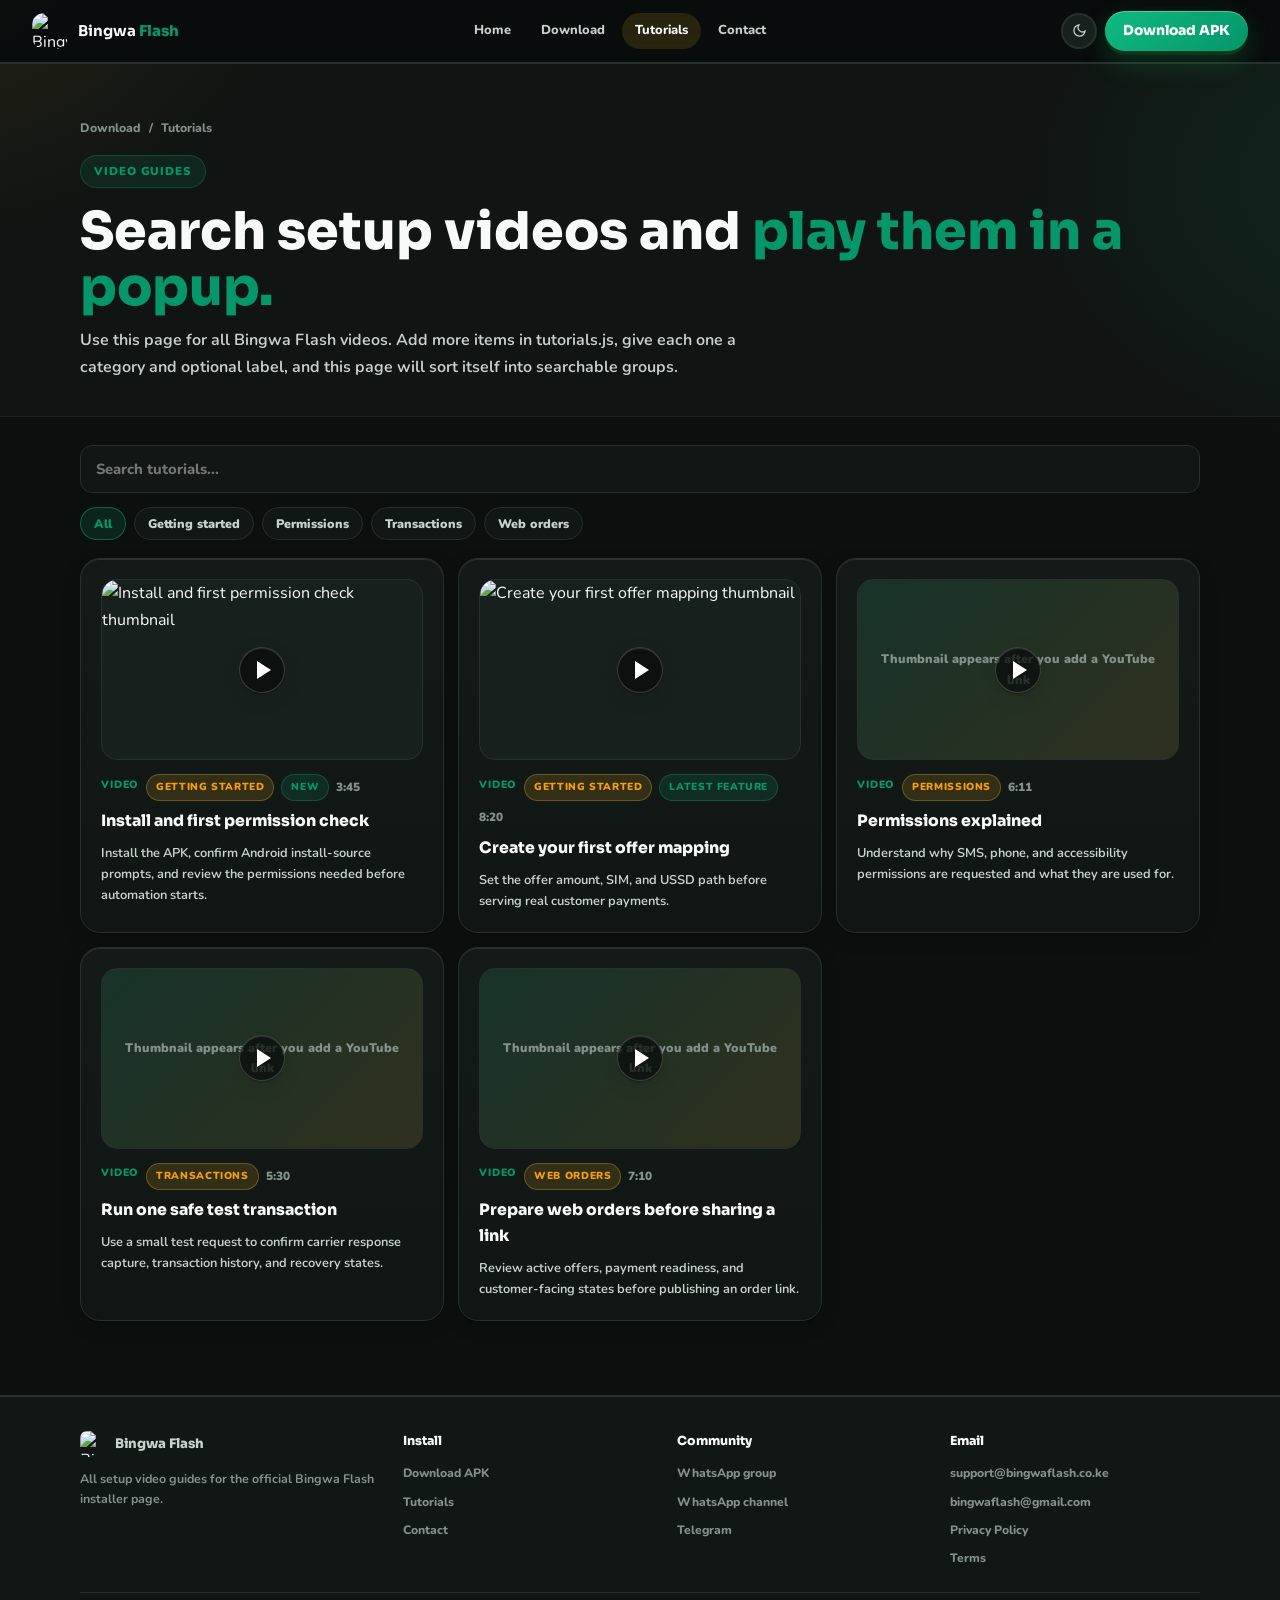
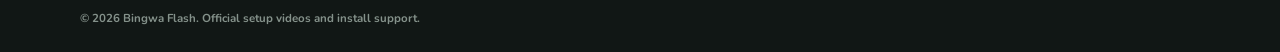
==== tutorials/index.html @ 957062f3 "Add searchable tutorial video library" ====
<!DOCTYPE html>
<html lang="en" data-theme="dark">
<head>
  <script>
    (function () {
      var theme = localStorage.getItem("bf-theme") || "dark";
      document.documentElement.setAttribute("data-theme", theme);
    })();
  </script>
  <meta charset="UTF-8">
  <meta name="viewport" content="width=device-width,initial-scale=1">
  <title>Bingwa Flash Tutorials | Video Guides</title>
  <meta name="description" content="Search Bingwa Flash setup, permissions, transactions and web order tutorial videos.">
  <meta name="robots" content="noindex,nofollow,noarchive,nosnippet,noimageindex">
  <meta name="googlebot" content="noindex,nofollow,noarchive,nosnippet,noimageindex">
  <link rel="canonical" href="https://download.bingwaflash.co.ke/tutorials/">
  <link rel="icon" type="image/png" href="/logo.png">
  <link rel="apple-touch-icon" href="/logo.png">
  <link rel="preconnect" href="https://fonts.googleapis.com">
  <link rel="preconnect" href="https://fonts.gstatic.com" crossorigin>
  <link href="https://fonts.googleapis.com/css2?family=Nunito:wght@400;500;600;700;800;900&family=Sora:wght@600;700;800&display=swap" rel="stylesheet">
  <style>
    *,*::before,*::after{box-sizing:border-box;margin:0;padding:0}
    :root{
      --y:#FBBF24;--yd:#F59E0B;--g:#10B981;--gd:#059669;--r12:12px;--r16:16px;--r20:20px;--pill:999px;
      --cs:0 2px 0 rgba(0,0,0,.15),0 6px 20px rgba(0,0,0,.12),inset 0 1px 0 rgba(255,255,255,.1);
      --cl:0 6px 0 rgba(0,0,0,.2),0 20px 56px rgba(0,0,0,.2),inset 0 2px 0 rgba(255,255,255,.1);
      --cg:0 4px 0 rgba(18,100,45,.28),0 10px 28px rgba(34,197,94,.22),inset 0 1px 0 rgba(150,255,200,.4);
    }
    [data-theme="dark"]{
      --bg:#0B0F0D;--surface:#111715;--surface2:#18201D;--border:#26302C;--border2:#34423D;
      --text:#F7FAF8;--text2:#C7D2CC;--text3:#84918A;--hbg:rgba(9,13,12,.92);--card-bg:#141A18;--card-end:#101613;
    }
    [data-theme="light"]{
      --bg:#FFF8DB;--surface:#FFFFFF;--surface2:#FFFCF2;--border:#F0D889;--border2:#E9D8A7;
      --text:#18231F;--text2:#3F4A45;--text3:#708078;--hbg:rgba(255,252,242,.94);--card-bg:#FFFFFF;--card-end:#FFF9E8;
    }
    html{scroll-behavior:smooth}
    body{min-height:100vh;background:var(--bg);color:var(--text);font-family:"Nunito",sans-serif;line-height:1.65;overflow-x:hidden;-webkit-font-smoothing:antialiased;transition:background .25s,color .25s}
    body::before{content:"";position:fixed;inset:0;z-index:-1;pointer-events:none;background:radial-gradient(ellipse 620px 480px at -8% -8%,rgba(251,191,36,.10) 0%,transparent 66%),radial-gradient(ellipse 560px 430px at 108% 20%,rgba(16,185,129,.11) 0%,transparent 66%),var(--bg)}
    a{color:inherit}
    .wrap{width:min(1120px,calc(100% - 40px));margin:0 auto}

    header{position:sticky;top:0;z-index:50;height:64px;padding:0 32px;background:var(--hbg);backdrop-filter:blur(18px);-webkit-backdrop-filter:blur(18px);border-bottom:2px solid var(--border);display:flex;align-items:center;justify-content:space-between;gap:20px;transition:background .25s,border-color .25s}
    .logo{display:flex;align-items:center;gap:10px;text-decoration:none;min-width:0}
    .logo img{width:36px;height:36px;border-radius:var(--r12);object-fit:contain}
    .logo-text{font-family:"Sora",sans-serif;font-size:.93rem;font-weight:700;color:var(--text);white-space:nowrap}
    .logo-text b{color:var(--gd);font-weight:800}
    nav{display:flex;align-items:center;gap:4px}
    nav a{font-size:.81rem;font-weight:800;color:var(--text2);text-decoration:none;padding:7px 13px;border-radius:var(--pill);transition:all .15s}
    nav a:hover,nav a.on{background:rgba(251,191,36,.13);color:var(--text)}
    .hdr-r{display:flex;align-items:center;gap:8px}
    .thm{width:36px;height:36px;border-radius:var(--pill);background:var(--surface2);border:2px solid var(--border);color:var(--text2);cursor:pointer;display:flex;align-items:center;justify-content:center;transition:all .15s}
    .thm:hover{border-color:var(--y);color:var(--text)}
    .thm svg{width:15px;height:15px}
    .hdr-cta,.ghost-link{display:inline-flex;align-items:center;justify-content:center;gap:8px;text-decoration:none;border-radius:var(--pill);font-family:"Sora",sans-serif;font-size:.86rem;font-weight:900;transition:transform .15s,box-shadow .15s,border-color .15s}
    .hdr-cta{padding:9px 18px;background:linear-gradient(135deg,var(--g),var(--gd));color:#fff;box-shadow:var(--cg)}
    .ghost-link{padding:11px 16px;background:var(--surface2);border:1.5px solid var(--border);color:var(--text2)}
    .hdr-cta:hover,.ghost-link:hover{transform:translateY(-2px)}

    .hero{padding:54px 0 34px;background:rgba(255,255,255,.025);border-bottom:1px solid rgba(255,255,255,.055)}
    .breadcrumb{display:flex;align-items:center;gap:8px;color:var(--text3);font-size:.77rem;font-weight:800;margin-bottom:17px}
    .breadcrumb a{text-decoration:none;color:var(--text3)}
    .tag{display:inline-flex;align-items:center;gap:8px;border-radius:var(--pill);padding:6px 13px;background:rgba(16,185,129,.11);border:1.5px solid rgba(16,185,129,.24);color:var(--gd);font-size:.72rem;font-weight:900;letter-spacing:.08em;text-transform:uppercase}
    h1{font-family:"Sora",sans-serif;font-size:clamp(2rem,4.4vw,3.25rem);font-weight:900;line-height:1.08;letter-spacing:0;color:var(--text);margin:16px 0 10px}
    h1 em{font-style:normal;color:var(--gd)}
    .hero p{max-width:690px;color:var(--text2);font-size:1rem;line-height:1.74;font-weight:650}

    .library{padding:28px 0 74px}
    .tools{display:grid;gap:14px;margin-bottom:18px}
    .search{width:100%;border:1.5px solid var(--border);border-radius:var(--r12);background:var(--surface);color:var(--text);padding:13px 15px;font:800 .92rem "Nunito",sans-serif;outline:none}
    .search:focus{border-color:rgba(16,185,129,.45);box-shadow:0 0 0 4px rgba(16,185,129,.12)}
    .category-tabs{display:flex;flex-wrap:wrap;gap:8px}
    .category-tab{appearance:none;border:1.5px solid var(--border);background:var(--surface);color:var(--text2);cursor:pointer;border-radius:var(--pill);padding:7px 13px;font-family:"Nunito",sans-serif;font-size:.78rem;font-weight:900;transition:background .15s,border-color .15s,color .15s,transform .15s}
    .category-tab:hover{transform:translateY(-1px);border-color:rgba(16,185,129,.34);color:var(--text)}
    .category-tab.on{background:rgba(16,185,129,.13);border-color:rgba(16,185,129,.42);color:var(--gd)}
    .tutorial-grid{display:grid;grid-template-columns:repeat(3,1fr);gap:14px}
    .tutorial-card{background:linear-gradient(180deg,var(--card-bg),var(--card-end));border:1.5px solid var(--border);border-radius:var(--r20);padding:20px;box-shadow:var(--cs);cursor:pointer;text-align:left;transition:transform .18s,border-color .18s,background .25s}
    .tutorial-card:hover{transform:translateY(-3px);border-color:rgba(16,185,129,.38)}
    .tutorial-card:focus-visible{outline:3px solid rgba(16,185,129,.45);outline-offset:3px}
    .tutorial-card small{display:block;margin-bottom:7px;color:var(--gd);font-size:.66rem;font-weight:900;letter-spacing:.08em;text-transform:uppercase}
    .tutorial-card h2{font-family:"Sora",sans-serif;font-size:.98rem;font-weight:900;color:var(--text);margin-bottom:8px}
    .tutorial-card p{color:var(--text2);font-size:.8rem;line-height:1.65;font-weight:650;margin-bottom:0}
    .video-thumb{position:relative;aspect-ratio:16/9;border-radius:var(--r16);overflow:hidden;background:var(--surface2);border:1.5px solid var(--border);margin-bottom:14px}
    .video-thumb img{width:100%;height:100%;object-fit:cover;display:block;filter:saturate(.92)}
    .video-placeholder{height:100%;display:grid;place-items:center;text-align:center;padding:16px;color:var(--text3);font-size:.78rem;font-weight:900;background:linear-gradient(135deg,rgba(16,185,129,.12),rgba(251,191,36,.10))}
    .play-mark{position:absolute;left:50%;top:50%;transform:translate(-50%,-50%);width:46px;height:46px;border-radius:var(--pill);display:grid;place-items:center;background:rgba(9,13,12,.74);border:1.5px solid rgba(255,255,255,.18);color:#fff;box-shadow:var(--cs)}
    .play-mark::before{content:"";display:block;width:0;height:0;border-top:9px solid transparent;border-bottom:9px solid transparent;border-left:14px solid currentColor;margin-left:3px}
    .tutorial-meta{display:flex;align-items:center;flex-wrap:wrap;gap:7px;margin-bottom:8px}
    .tutorial-chip,.tutorial-label{border-radius:var(--pill);padding:4px 9px;font-size:.64rem;font-weight:900;text-transform:uppercase;letter-spacing:.06em}
    .tutorial-chip{background:rgba(251,191,36,.14);border:1px solid rgba(251,191,36,.28);color:var(--yd)}
    .tutorial-label{background:rgba(16,185,129,.13);border:1px solid rgba(16,185,129,.27);color:var(--gd)}
    .tutorial-duration{color:var(--text3);font-size:.74rem;font-weight:900}
    .empty-state{background:var(--surface);border:1.5px solid var(--border);border-radius:var(--r16);padding:22px;color:var(--text2);font-weight:800;text-align:center}
    .empty-state[hidden]{display:none}

    .video-modal{position:fixed;inset:0;z-index:100;display:grid;place-items:center;padding:20px;background:rgba(0,0,0,.72)}
    .video-modal[hidden]{display:none}
    body.modal-open{overflow:hidden}
    .modal-dialog{width:min(920px,100%);background:var(--surface);border:1.5px solid var(--border);border-radius:var(--r20);box-shadow:var(--cl);overflow:hidden}
    .modal-head{display:flex;align-items:center;justify-content:space-between;gap:16px;padding:14px 18px;border-bottom:1.5px solid var(--border)}
    .modal-head h2{margin:0;font-size:.98rem;font-family:"Sora",sans-serif}
    .modal-close{width:34px;height:34px;border-radius:var(--pill);border:1.5px solid var(--border);background:var(--surface2);color:var(--text2);cursor:pointer;font-size:1.25rem;line-height:1}
    .modal-frame{aspect-ratio:16/9;background:#000}
    .modal-frame iframe{width:100%;height:100%;border:0;display:block}
    .modal-empty{min-height:260px;display:grid;place-items:center;text-align:center;padding:28px;color:var(--text2);font-weight:800;background:var(--surface2)}

    footer{background:var(--surface);border-top:2px solid var(--border);padding:34px 32px 24px;transition:background .25s,border-color .25s}
    .ft-in{max-width:1120px;margin:0 auto;display:grid;grid-template-columns:1.2fr repeat(3,1fr);gap:24px;align-items:start}
    .ft-logo{display:flex;align-items:center;gap:9px;text-decoration:none;color:inherit}
    .ft-logo img{width:26px;height:26px;border-radius:7px;object-fit:contain}
    .ft-name{font-family:"Sora",sans-serif;font-size:.82rem;font-weight:800;color:var(--text2)}
    .ft-about{display:grid;gap:12px}
    .ft-about p{max-width:320px;color:var(--text3);font-size:.78rem;font-weight:700;line-height:1.65}
    .ft-col{display:grid;gap:9px}
    .ft-col h2{font-family:"Sora",sans-serif;font-size:.78rem;font-weight:900;color:var(--text);margin-bottom:3px}
    .ft-links{display:grid;gap:8px}
    .ft-links a,.ft-links span{font-size:.76rem;font-weight:800;color:var(--text3);text-decoration:none;transition:color .15s}
    .ft-links a:hover{color:var(--text2)}
    .ft-copy{max-width:1120px;margin:24px auto 0;padding-top:16px;border-top:1.5px solid var(--border);font-size:.72rem;color:var(--text3);font-weight:700}
    .reveal{opacity:0;transform:translateY(16px);transition:opacity .5s ease,transform .5s ease}
    .reveal.on{opacity:1;transform:none}

    @media(max-width:900px){.tutorial-grid{grid-template-columns:repeat(2,1fr)}}
    @media(max-width:740px){
      header{height:60px;padding:0 16px}nav{display:none}.logo-text{font-size:.88rem}.hdr-cta{padding:8px 13px;font-size:.78rem}
      .wrap{width:min(100% - 32px,1120px)}.hero{padding:40px 0 30px}.library{padding-bottom:54px}
      .tutorial-grid{grid-template-columns:1fr}.ft-in{grid-template-columns:1fr;text-align:left}.ft-copy{text-align:left}
    }
  </style>
</head>
<body>
  <header>
    <a class="logo" href="/" aria-label="Bingwa Flash download home">
      <img src="/logo.png" alt="Bingwa Flash">
      <span class="logo-text">Bingwa <b>Flash</b></span>
    </a>
    <nav aria-label="Site navigation">
      <a href="https://bingwaflash.co.ke/">Home</a>
      <a href="/">Download</a>
      <a class="on" href="/tutorials/">Tutorials</a>
      <a href="/#contacts">Contact</a>
    </nav>
    <div class="hdr-r">
      <button class="thm" onclick="toggleTheme()" type="button" title="Toggle theme" aria-label="Toggle dark/light mode">
        <svg id="ico-moon" viewBox="0 0 24 24" fill="none" stroke="currentColor" stroke-width="2" stroke-linecap="round"><path d="M21 12.79A9 9 0 1111.21 3 7 7 0 0021 12.79z"/></svg>
        <svg id="ico-sun" viewBox="0 0 24 24" fill="none" stroke="currentColor" stroke-width="2" stroke-linecap="round" style="display:none"><circle cx="12" cy="12" r="5"/><line x1="12" y1="1" x2="12" y2="3"/><line x1="12" y1="21" x2="12" y2="23"/><line x1="4.22" y1="4.22" x2="5.64" y2="5.64"/><line x1="18.36" y1="18.36" x2="19.78" y2="19.78"/><line x1="1" y1="12" x2="3" y2="12"/><line x1="21" y1="12" x2="23" y2="12"/></svg>
      </button>
      <a class="hdr-cta" href="/">Download APK</a>
    </div>
  </header>

  <main>
    <section class="hero">
      <div class="wrap">
        <div class="breadcrumb"><a href="/">Download</a><span>/</span><span>Tutorials</span></div>
        <div class="tag">Video guides</div>
        <h1>Search setup videos and <em>play them in a popup.</em></h1>
        <p>Use this page for all Bingwa Flash videos. Add more items in tutorials.js, give each one a category and optional label, and this page will sort itself into searchable groups.</p>
      </div>
    </section>

    <section class="library">
      <div class="wrap">
        <div class="tools">
          <input class="search" id="tutorialSearch" type="search" placeholder="Search tutorials..." autocomplete="off">
          <div class="category-tabs" id="tutorialTabs" aria-label="Tutorial categories"></div>
        </div>
        <div id="tutorialGrid" class="tutorial-grid" aria-live="polite"></div>
        <div class="empty-state" id="tutorialEmpty" hidden>No tutorials match that search.</div>
        <noscript>
          <div class="empty-state">Enable JavaScript to search and open tutorial videos.</div>
        </noscript>
      </div>
    </section>
  </main>

  <div class="video-modal" id="videoModal" hidden>
    <div class="modal-dialog" role="dialog" aria-modal="true" aria-labelledby="videoModalTitle">
      <div class="modal-head">
        <h2 id="videoModalTitle">Tutorial</h2>
        <button class="modal-close" type="button" data-video-close aria-label="Close video">x</button>
      </div>
      <div class="modal-frame" id="videoModalFrame"></div>
    </div>
  </div>

  <footer>
    <div class="ft-in">
      <div class="ft-about">
        <a class="ft-logo" href="/"><img src="/logo.png" alt="Bingwa Flash"><span class="ft-name">Bingwa Flash</span></a>
        <p>All setup video guides for the official Bingwa Flash installer page.</p>
      </div>
      <div class="ft-col">
        <h2>Install</h2>
        <div class="ft-links">
          <a href="/">Download APK</a>
          <a href="/tutorials/">Tutorials</a>
          <a href="/#contacts">Contact</a>
        </div>
      </div>
      <div class="ft-col">
        <h2>Community</h2>
        <div class="ft-links">
          <a href="https://chat.whatsapp.com/H2YoZHNmiuB6cxWsfOPV1I" target="_blank" rel="noopener">WhatsApp group</a>
          <a href="https://whatsapp.com/channel/0029Vb6r1jRJf05mxTtr3G2x" target="_blank" rel="noopener">WhatsApp channel</a>
          <a href="https://t.me/bingwaflash" target="_blank" rel="noopener">Telegram</a>
        </div>
      </div>
      <div class="ft-col">
        <h2>Email</h2>
        <div class="ft-links">
          <a href="mailto:support@bingwaflash.co.ke">support@bingwaflash.co.ke</a>
          <a href="mailto:bingwaflash@gmail.com">bingwaflash@gmail.com</a>
          <a href="https://bingwaflash.co.ke/privacy.html">Privacy Policy</a>
          <a href="https://bingwaflash.co.ke/terms.html">Terms</a>
        </div>
      </div>
    </div>
    <div class="ft-copy">&copy; 2026 Bingwa Flash. Official setup videos and install support.</div>
  </footer>

  <script src="/tutorials.js"></script>
  <script>
    function syncThemeIcon() {
      var dark = document.documentElement.getAttribute("data-theme") === "dark";
      var moon = document.getElementById("ico-moon");
      var sun = document.getElementById("ico-sun");
      if (moon) moon.style.display = dark ? "block" : "none";
      if (sun) sun.style.display = dark ? "none" : "block";
    }
    window.toggleTheme = function () {
      var next = document.documentElement.getAttribute("data-theme") === "dark" ? "light" : "dark";
      document.documentElement.setAttribute("data-theme", next);
      localStorage.setItem("bf-theme", next);
      syncThemeIcon();
    };
    syncThemeIcon();

    if (window.BingwaTutorials) {
      window.BingwaTutorials.renderLibrary({
        gridId: "tutorialGrid",
        tabsId: "tutorialTabs",
        searchId: "tutorialSearch",
        emptyId: "tutorialEmpty",
        modalId: "videoModal"
      });
    }

    (function () {
      var items = document.querySelectorAll(".reveal");
      function show(item) { item.classList.add("on"); }
      if (!("IntersectionObserver" in window)) {
        items.forEach(show);
        return;
      }
      var observer = new IntersectionObserver(function (entries) {
        entries.forEach(function (entry) {
          if (entry.isIntersecting) {
            show(entry.target);
            observer.unobserve(entry.target);
          }
        });
      }, { threshold: 0.08, rootMargin: "40px" });
      items.forEach(function (item) { observer.observe(item); });
    })();
  </script>
</body>
</html>
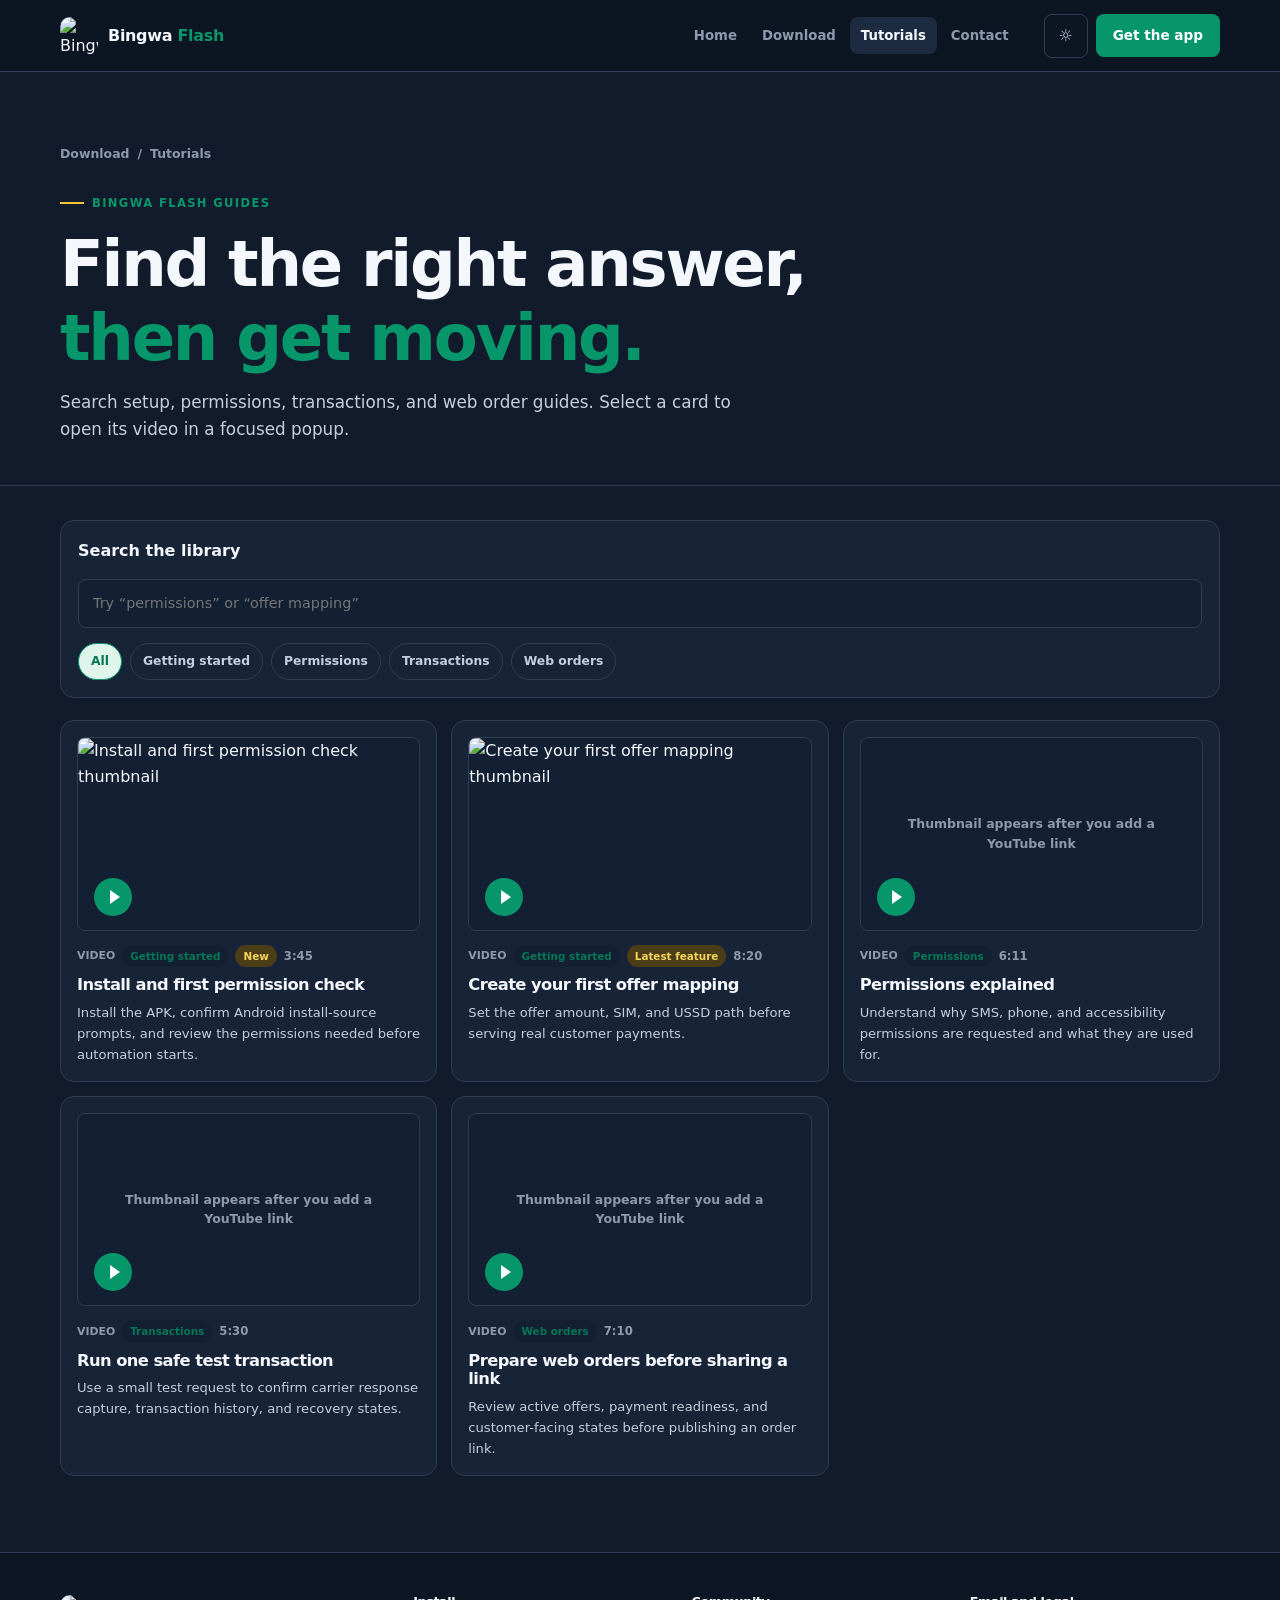
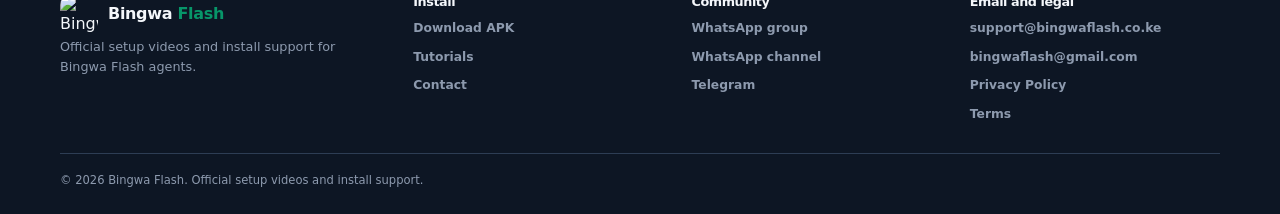
==== commit 2adb10ba: "Redesign official download and tutorial pages" ====
--- a/tutorials/index.html
+++ b/tutorials/index.html
@@ -1,269 +1,82 @@
-<!DOCTYPE html>
+<!doctype html>
 <html lang="en" data-theme="dark">
 <head>
-  <script>
-    (function () {
-      var theme = localStorage.getItem("bf-theme") || "dark";
-      document.documentElement.setAttribute("data-theme", theme);
-    })();
-  </script>
-  <meta charset="UTF-8">
-  <meta name="viewport" content="width=device-width,initial-scale=1">
+  <meta charset="utf-8">
+  <meta name="viewport" content="width=device-width, initial-scale=1">
   <title>Bingwa Flash Tutorials | Video Guides</title>
-  <meta name="description" content="Search Bingwa Flash setup, permissions, transactions and web order tutorial videos.">
+  <meta name="description" content="Search Bingwa Flash setup, permissions, transactions, and web order tutorial videos.">
   <meta name="robots" content="noindex,nofollow,noarchive,nosnippet,noimageindex">
   <meta name="googlebot" content="noindex,nofollow,noarchive,nosnippet,noimageindex">
   <link rel="canonical" href="https://download.bingwaflash.co.ke/tutorials/">
   <link rel="icon" type="image/png" href="/logo.png">
   <link rel="apple-touch-icon" href="/logo.png">
-  <link rel="preconnect" href="https://fonts.googleapis.com">
-  <link rel="preconnect" href="https://fonts.gstatic.com" crossorigin>
-  <link href="https://fonts.googleapis.com/css2?family=Nunito:wght@400;500;600;700;800;900&family=Sora:wght@600;700;800&display=swap" rel="stylesheet">
-  <style>
-    *,*::before,*::after{box-sizing:border-box;margin:0;padding:0}
-    :root{
-      --y:#FBBF24;--yd:#F59E0B;--g:#10B981;--gd:#059669;--r12:12px;--r16:16px;--r20:20px;--pill:999px;
-      --cs:0 2px 0 rgba(0,0,0,.15),0 6px 20px rgba(0,0,0,.12),inset 0 1px 0 rgba(255,255,255,.1);
-      --cl:0 6px 0 rgba(0,0,0,.2),0 20px 56px rgba(0,0,0,.2),inset 0 2px 0 rgba(255,255,255,.1);
-      --cg:0 4px 0 rgba(18,100,45,.28),0 10px 28px rgba(34,197,94,.22),inset 0 1px 0 rgba(150,255,200,.4);
-    }
-    [data-theme="dark"]{
-      --bg:#0B0F0D;--surface:#111715;--surface2:#18201D;--border:#26302C;--border2:#34423D;
-      --text:#F7FAF8;--text2:#C7D2CC;--text3:#84918A;--hbg:rgba(9,13,12,.92);--card-bg:#141A18;--card-end:#101613;
-    }
-    [data-theme="light"]{
-      --bg:#FFF8DB;--surface:#FFFFFF;--surface2:#FFFCF2;--border:#F0D889;--border2:#E9D8A7;
-      --text:#18231F;--text2:#3F4A45;--text3:#708078;--hbg:rgba(255,252,242,.94);--card-bg:#FFFFFF;--card-end:#FFF9E8;
-    }
-    html{scroll-behavior:smooth}
-    body{min-height:100vh;background:var(--bg);color:var(--text);font-family:"Nunito",sans-serif;line-height:1.65;overflow-x:hidden;-webkit-font-smoothing:antialiased;transition:background .25s,color .25s}
-    body::before{content:"";position:fixed;inset:0;z-index:-1;pointer-events:none;background:radial-gradient(ellipse 620px 480px at -8% -8%,rgba(251,191,36,.10) 0%,transparent 66%),radial-gradient(ellipse 560px 430px at 108% 20%,rgba(16,185,129,.11) 0%,transparent 66%),var(--bg)}
-    a{color:inherit}
-    .wrap{width:min(1120px,calc(100% - 40px));margin:0 auto}
-
-    header{position:sticky;top:0;z-index:50;height:64px;padding:0 32px;background:var(--hbg);backdrop-filter:blur(18px);-webkit-backdrop-filter:blur(18px);border-bottom:2px solid var(--border);display:flex;align-items:center;justify-content:space-between;gap:20px;transition:background .25s,border-color .25s}
-    .logo{display:flex;align-items:center;gap:10px;text-decoration:none;min-width:0}
-    .logo img{width:36px;height:36px;border-radius:var(--r12);object-fit:contain}
-    .logo-text{font-family:"Sora",sans-serif;font-size:.93rem;font-weight:700;color:var(--text);white-space:nowrap}
-    .logo-text b{color:var(--gd);font-weight:800}
-    nav{display:flex;align-items:center;gap:4px}
-    nav a{font-size:.81rem;font-weight:800;color:var(--text2);text-decoration:none;padding:7px 13px;border-radius:var(--pill);transition:all .15s}
-    nav a:hover,nav a.on{background:rgba(251,191,36,.13);color:var(--text)}
-    .hdr-r{display:flex;align-items:center;gap:8px}
-    .thm{width:36px;height:36px;border-radius:var(--pill);background:var(--surface2);border:2px solid var(--border);color:var(--text2);cursor:pointer;display:flex;align-items:center;justify-content:center;transition:all .15s}
-    .thm:hover{border-color:var(--y);color:var(--text)}
-    .thm svg{width:15px;height:15px}
-    .hdr-cta,.ghost-link{display:inline-flex;align-items:center;justify-content:center;gap:8px;text-decoration:none;border-radius:var(--pill);font-family:"Sora",sans-serif;font-size:.86rem;font-weight:900;transition:transform .15s,box-shadow .15s,border-color .15s}
-    .hdr-cta{padding:9px 18px;background:linear-gradient(135deg,var(--g),var(--gd));color:#fff;box-shadow:var(--cg)}
-    .ghost-link{padding:11px 16px;background:var(--surface2);border:1.5px solid var(--border);color:var(--text2)}
-    .hdr-cta:hover,.ghost-link:hover{transform:translateY(-2px)}
-
-    .hero{padding:54px 0 34px;background:rgba(255,255,255,.025);border-bottom:1px solid rgba(255,255,255,.055)}
-    .breadcrumb{display:flex;align-items:center;gap:8px;color:var(--text3);font-size:.77rem;font-weight:800;margin-bottom:17px}
-    .breadcrumb a{text-decoration:none;color:var(--text3)}
-    .tag{display:inline-flex;align-items:center;gap:8px;border-radius:var(--pill);padding:6px 13px;background:rgba(16,185,129,.11);border:1.5px solid rgba(16,185,129,.24);color:var(--gd);font-size:.72rem;font-weight:900;letter-spacing:.08em;text-transform:uppercase}
-    h1{font-family:"Sora",sans-serif;font-size:clamp(2rem,4.4vw,3.25rem);font-weight:900;line-height:1.08;letter-spacing:0;color:var(--text);margin:16px 0 10px}
-    h1 em{font-style:normal;color:var(--gd)}
-    .hero p{max-width:690px;color:var(--text2);font-size:1rem;line-height:1.74;font-weight:650}
-
-    .library{padding:28px 0 74px}
-    .tools{display:grid;gap:14px;margin-bottom:18px}
-    .search{width:100%;border:1.5px solid var(--border);border-radius:var(--r12);background:var(--surface);color:var(--text);padding:13px 15px;font:800 .92rem "Nunito",sans-serif;outline:none}
-    .search:focus{border-color:rgba(16,185,129,.45);box-shadow:0 0 0 4px rgba(16,185,129,.12)}
-    .category-tabs{display:flex;flex-wrap:wrap;gap:8px}
-    .category-tab{appearance:none;border:1.5px solid var(--border);background:var(--surface);color:var(--text2);cursor:pointer;border-radius:var(--pill);padding:7px 13px;font-family:"Nunito",sans-serif;font-size:.78rem;font-weight:900;transition:background .15s,border-color .15s,color .15s,transform .15s}
-    .category-tab:hover{transform:translateY(-1px);border-color:rgba(16,185,129,.34);color:var(--text)}
-    .category-tab.on{background:rgba(16,185,129,.13);border-color:rgba(16,185,129,.42);color:var(--gd)}
-    .tutorial-grid{display:grid;grid-template-columns:repeat(3,1fr);gap:14px}
-    .tutorial-card{background:linear-gradient(180deg,var(--card-bg),var(--card-end));border:1.5px solid var(--border);border-radius:var(--r20);padding:20px;box-shadow:var(--cs);cursor:pointer;text-align:left;transition:transform .18s,border-color .18s,background .25s}
-    .tutorial-card:hover{transform:translateY(-3px);border-color:rgba(16,185,129,.38)}
-    .tutorial-card:focus-visible{outline:3px solid rgba(16,185,129,.45);outline-offset:3px}
-    .tutorial-card small{display:block;margin-bottom:7px;color:var(--gd);font-size:.66rem;font-weight:900;letter-spacing:.08em;text-transform:uppercase}
-    .tutorial-card h2{font-family:"Sora",sans-serif;font-size:.98rem;font-weight:900;color:var(--text);margin-bottom:8px}
-    .tutorial-card p{color:var(--text2);font-size:.8rem;line-height:1.65;font-weight:650;margin-bottom:0}
-    .video-thumb{position:relative;aspect-ratio:16/9;border-radius:var(--r16);overflow:hidden;background:var(--surface2);border:1.5px solid var(--border);margin-bottom:14px}
-    .video-thumb img{width:100%;height:100%;object-fit:cover;display:block;filter:saturate(.92)}
-    .video-placeholder{height:100%;display:grid;place-items:center;text-align:center;padding:16px;color:var(--text3);font-size:.78rem;font-weight:900;background:linear-gradient(135deg,rgba(16,185,129,.12),rgba(251,191,36,.10))}
-    .play-mark{position:absolute;left:50%;top:50%;transform:translate(-50%,-50%);width:46px;height:46px;border-radius:var(--pill);display:grid;place-items:center;background:rgba(9,13,12,.74);border:1.5px solid rgba(255,255,255,.18);color:#fff;box-shadow:var(--cs)}
-    .play-mark::before{content:"";display:block;width:0;height:0;border-top:9px solid transparent;border-bottom:9px solid transparent;border-left:14px solid currentColor;margin-left:3px}
-    .tutorial-meta{display:flex;align-items:center;flex-wrap:wrap;gap:7px;margin-bottom:8px}
-    .tutorial-chip,.tutorial-label{border-radius:var(--pill);padding:4px 9px;font-size:.64rem;font-weight:900;text-transform:uppercase;letter-spacing:.06em}
-    .tutorial-chip{background:rgba(251,191,36,.14);border:1px solid rgba(251,191,36,.28);color:var(--yd)}
-    .tutorial-label{background:rgba(16,185,129,.13);border:1px solid rgba(16,185,129,.27);color:var(--gd)}
-    .tutorial-duration{color:var(--text3);font-size:.74rem;font-weight:900}
-    .empty-state{background:var(--surface);border:1.5px solid var(--border);border-radius:var(--r16);padding:22px;color:var(--text2);font-weight:800;text-align:center}
-    .empty-state[hidden]{display:none}
-
-    .video-modal{position:fixed;inset:0;z-index:100;display:grid;place-items:center;padding:20px;background:rgba(0,0,0,.72)}
-    .video-modal[hidden]{display:none}
-    body.modal-open{overflow:hidden}
-    .modal-dialog{width:min(920px,100%);background:var(--surface);border:1.5px solid var(--border);border-radius:var(--r20);box-shadow:var(--cl);overflow:hidden}
-    .modal-head{display:flex;align-items:center;justify-content:space-between;gap:16px;padding:14px 18px;border-bottom:1.5px solid var(--border)}
-    .modal-head h2{margin:0;font-size:.98rem;font-family:"Sora",sans-serif}
-    .modal-close{width:34px;height:34px;border-radius:var(--pill);border:1.5px solid var(--border);background:var(--surface2);color:var(--text2);cursor:pointer;font-size:1.25rem;line-height:1}
-    .modal-frame{aspect-ratio:16/9;background:#000}
-    .modal-frame iframe{width:100%;height:100%;border:0;display:block}
-    .modal-empty{min-height:260px;display:grid;place-items:center;text-align:center;padding:28px;color:var(--text2);font-weight:800;background:var(--surface2)}
-
-    footer{background:var(--surface);border-top:2px solid var(--border);padding:34px 32px 24px;transition:background .25s,border-color .25s}
-    .ft-in{max-width:1120px;margin:0 auto;display:grid;grid-template-columns:1.2fr repeat(3,1fr);gap:24px;align-items:start}
-    .ft-logo{display:flex;align-items:center;gap:9px;text-decoration:none;color:inherit}
-    .ft-logo img{width:26px;height:26px;border-radius:7px;object-fit:contain}
-    .ft-name{font-family:"Sora",sans-serif;font-size:.82rem;font-weight:800;color:var(--text2)}
-    .ft-about{display:grid;gap:12px}
-    .ft-about p{max-width:320px;color:var(--text3);font-size:.78rem;font-weight:700;line-height:1.65}
-    .ft-col{display:grid;gap:9px}
-    .ft-col h2{font-family:"Sora",sans-serif;font-size:.78rem;font-weight:900;color:var(--text);margin-bottom:3px}
-    .ft-links{display:grid;gap:8px}
-    .ft-links a,.ft-links span{font-size:.76rem;font-weight:800;color:var(--text3);text-decoration:none;transition:color .15s}
-    .ft-links a:hover{color:var(--text2)}
-    .ft-copy{max-width:1120px;margin:24px auto 0;padding-top:16px;border-top:1.5px solid var(--border);font-size:.72rem;color:var(--text3);font-weight:700}
-    .reveal{opacity:0;transform:translateY(16px);transition:opacity .5s ease,transform .5s ease}
-    .reveal.on{opacity:1;transform:none}
-
-    @media(max-width:900px){.tutorial-grid{grid-template-columns:repeat(2,1fr)}}
-    @media(max-width:740px){
-      header{height:60px;padding:0 16px}nav{display:none}.logo-text{font-size:.88rem}.hdr-cta{padding:8px 13px;font-size:.78rem}
-      .wrap{width:min(100% - 32px,1120px)}.hero{padding:40px 0 30px}.library{padding-bottom:54px}
-      .tutorial-grid{grid-template-columns:1fr}.ft-in{grid-template-columns:1fr;text-align:left}.ft-copy{text-align:left}
-    }
-  </style>
+  <link rel="stylesheet" href="/styles.css?v=20260830">
+  <script src="/theme.js?v=20260830"></script>
 </head>
 <body>
-  <header>
-    <a class="logo" href="/" aria-label="Bingwa Flash download home">
-      <img src="/logo.png" alt="Bingwa Flash">
-      <span class="logo-text">Bingwa <b>Flash</b></span>
+  <header class="site-header">
+    <a class="brand" href="https://bingwaflash.co.ke/" aria-label="Bingwa Flash home">
+      <img src="/logo.png" alt="Bingwa Flash logo">
+      <span class="brand-name">Bingwa <b>Flash</b></span>
     </a>
-    <nav aria-label="Site navigation">
+    <nav class="site-nav" id="siteNav" aria-label="Site navigation">
       <a href="https://bingwaflash.co.ke/">Home</a>
       <a href="/">Download</a>
-      <a class="on" href="/tutorials/">Tutorials</a>
+      <a href="/tutorials/" aria-current="page">Tutorials</a>
       <a href="/#contacts">Contact</a>
     </nav>
-    <div class="hdr-r">
-      <button class="thm" onclick="toggleTheme()" type="button" title="Toggle theme" aria-label="Toggle dark/light mode">
-        <svg id="ico-moon" viewBox="0 0 24 24" fill="none" stroke="currentColor" stroke-width="2" stroke-linecap="round"><path d="M21 12.79A9 9 0 1111.21 3 7 7 0 0021 12.79z"/></svg>
-        <svg id="ico-sun" viewBox="0 0 24 24" fill="none" stroke="currentColor" stroke-width="2" stroke-linecap="round" style="display:none"><circle cx="12" cy="12" r="5"/><line x1="12" y1="1" x2="12" y2="3"/><line x1="12" y1="21" x2="12" y2="23"/><line x1="4.22" y1="4.22" x2="5.64" y2="5.64"/><line x1="18.36" y1="18.36" x2="19.78" y2="19.78"/><line x1="1" y1="12" x2="3" y2="12"/><line x1="21" y1="12" x2="23" y2="12"/></svg>
-      </button>
-      <a class="hdr-cta" href="/">Download APK</a>
+    <div class="header-actions">
+      <button class="theme-toggle" type="button" data-theme-toggle aria-label="Switch theme"><span data-theme-icon aria-hidden="true">☼</span></button>
+      <button class="menu-toggle" type="button" data-menu-toggle aria-controls="siteNav" aria-expanded="false" aria-label="Open navigation">☰</button>
+      <a class="header-cta" href="/">Get the app</a>
     </div>
   </header>
 
   <main>
-    <section class="hero">
+    <section class="page-intro">
       <div class="wrap">
         <div class="breadcrumb"><a href="/">Download</a><span>/</span><span>Tutorials</span></div>
-        <div class="tag">Video guides</div>
-        <h1>Search setup videos and <em>play them in a popup.</em></h1>
-        <p>Use this page for all Bingwa Flash videos. Add more items in tutorials.js, give each one a category and optional label, and this page will sort itself into searchable groups.</p>
+        <div class="eyebrow">Bingwa Flash guides</div>
+        <h1>Find the right answer, <em>then get moving.</em></h1>
+        <p class="lede">Search setup, permissions, transactions, and web order guides. Select a card to open its video in a focused popup.</p>
       </div>
     </section>
 
     <section class="library">
       <div class="wrap">
-        <div class="tools">
-          <input class="search" id="tutorialSearch" type="search" placeholder="Search tutorials..." autocomplete="off">
+        <div class="search-panel">
+          <label for="tutorialSearch"><strong>Search the library</strong></label>
+          <input class="search" id="tutorialSearch" type="search" placeholder="Try “permissions” or “offer mapping”" autocomplete="off">
           <div class="category-tabs" id="tutorialTabs" aria-label="Tutorial categories"></div>
         </div>
         <div id="tutorialGrid" class="tutorial-grid" aria-live="polite"></div>
-        <div class="empty-state" id="tutorialEmpty" hidden>No tutorials match that search.</div>
-        <noscript>
-          <div class="empty-state">Enable JavaScript to search and open tutorial videos.</div>
-        </noscript>
+        <div class="empty-state" id="tutorialEmpty" hidden>No tutorials match that search. Try another phrase or category.</div>
+        <noscript><div class="empty-state">Enable JavaScript to search and open tutorial videos.</div></noscript>
       </div>
     </section>
   </main>
 
   <div class="video-modal" id="videoModal" hidden>
     <div class="modal-dialog" role="dialog" aria-modal="true" aria-labelledby="videoModalTitle">
-      <div class="modal-head">
-        <h2 id="videoModalTitle">Tutorial</h2>
-        <button class="modal-close" type="button" data-video-close aria-label="Close video">x</button>
-      </div>
+      <div class="modal-head"><h2 id="videoModalTitle">Tutorial</h2><button class="modal-close" type="button" data-video-close aria-label="Close video">×</button></div>
       <div class="modal-frame" id="videoModalFrame"></div>
     </div>
   </div>
 
   <footer>
-    <div class="ft-in">
-      <div class="ft-about">
-        <a class="ft-logo" href="/"><img src="/logo.png" alt="Bingwa Flash"><span class="ft-name">Bingwa Flash</span></a>
-        <p>All setup video guides for the official Bingwa Flash installer page.</p>
-      </div>
-      <div class="ft-col">
-        <h2>Install</h2>
-        <div class="ft-links">
-          <a href="/">Download APK</a>
-          <a href="/tutorials/">Tutorials</a>
-          <a href="/#contacts">Contact</a>
-        </div>
-      </div>
-      <div class="ft-col">
-        <h2>Community</h2>
-        <div class="ft-links">
-          <a href="https://chat.whatsapp.com/H2YoZHNmiuB6cxWsfOPV1I" target="_blank" rel="noopener">WhatsApp group</a>
-          <a href="https://whatsapp.com/channel/0029Vb6r1jRJf05mxTtr3G2x" target="_blank" rel="noopener">WhatsApp channel</a>
-          <a href="https://t.me/bingwaflash" target="_blank" rel="noopener">Telegram</a>
-        </div>
-      </div>
-      <div class="ft-col">
-        <h2>Email</h2>
-        <div class="ft-links">
-          <a href="mailto:support@bingwaflash.co.ke">support@bingwaflash.co.ke</a>
-          <a href="mailto:bingwaflash@gmail.com">bingwaflash@gmail.com</a>
-          <a href="https://bingwaflash.co.ke/privacy.html">Privacy Policy</a>
-          <a href="https://bingwaflash.co.ke/terms.html">Terms</a>
-        </div>
-      </div>
+    <div class="wrap footer-grid">
+      <div class="footer-about"><a class="brand" href="https://bingwaflash.co.ke/"><img src="/logo.png" alt="Bingwa Flash logo"><span class="brand-name">Bingwa <b>Flash</b></span></a><p>Official setup videos and install support for Bingwa Flash agents.</p></div>
+      <div class="footer-col"><h2>Install</h2><a href="/">Download APK</a><a href="/tutorials/">Tutorials</a><a href="/#contacts">Contact</a></div>
+      <div class="footer-col"><h2>Community</h2><a href="https://chat.whatsapp.com/H2YoZHNmiuB6cxWsfOPV1I" target="_blank" rel="noopener">WhatsApp group</a><a href="https://whatsapp.com/channel/0029Vb6r1jRJf05mxTtr3G2x" target="_blank" rel="noopener">WhatsApp channel</a><a href="https://t.me/bingwaflash" target="_blank" rel="noopener">Telegram</a></div>
+      <div class="footer-col"><h2>Email and legal</h2><a href="mailto:support@bingwaflash.co.ke">support@bingwaflash.co.ke</a><a href="mailto:bingwaflash@gmail.com">bingwaflash@gmail.com</a><a href="https://bingwaflash.co.ke/privacy.html">Privacy Policy</a><a href="https://bingwaflash.co.ke/terms.html">Terms</a></div>
     </div>
-    <div class="ft-copy">&copy; 2026 Bingwa Flash. Official setup videos and install support.</div>
+    <div class="wrap footer-copy">© 2026 Bingwa Flash. Official setup videos and install support.</div>
   </footer>
 
   <script src="/tutorials.js"></script>
   <script>
-    function syncThemeIcon() {
-      var dark = document.documentElement.getAttribute("data-theme") === "dark";
-      var moon = document.getElementById("ico-moon");
-      var sun = document.getElementById("ico-sun");
-      if (moon) moon.style.display = dark ? "block" : "none";
-      if (sun) sun.style.display = dark ? "none" : "block";
-    }
-    window.toggleTheme = function () {
-      var next = document.documentElement.getAttribute("data-theme") === "dark" ? "light" : "dark";
-      document.documentElement.setAttribute("data-theme", next);
-      localStorage.setItem("bf-theme", next);
-      syncThemeIcon();
-    };
-    syncThemeIcon();
-
-    if (window.BingwaTutorials) {
-      window.BingwaTutorials.renderLibrary({
-        gridId: "tutorialGrid",
-        tabsId: "tutorialTabs",
-        searchId: "tutorialSearch",
-        emptyId: "tutorialEmpty",
-        modalId: "videoModal"
-      });
-    }
-
-    (function () {
-      var items = document.querySelectorAll(".reveal");
-      function show(item) { item.classList.add("on"); }
-      if (!("IntersectionObserver" in window)) {
-        items.forEach(show);
-        return;
-      }
-      var observer = new IntersectionObserver(function (entries) {
-        entries.forEach(function (entry) {
-          if (entry.isIntersecting) {
-            show(entry.target);
-            observer.unobserve(entry.target);
-          }
-        });
-      }, { threshold: 0.08, rootMargin: "40px" });
-      items.forEach(function (item) { observer.observe(item); });
-    })();
+    // The full library owns search, category filters, and the single video modal.
+    if (window.BingwaTutorials) window.BingwaTutorials.renderLibrary({ gridId: "tutorialGrid", tabsId: "tutorialTabs", searchId: "tutorialSearch", emptyId: "tutorialEmpty", modalId: "videoModal" });
   </script>
 </body>
 </html>
--- a/styles.css
+++ b/styles.css
@@ -0,0 +1,252 @@
+/* Shared download-site foundation: calm surfaces, practical hierarchy, and flat depth. */
+:root {
+  --yellow: #f3c438;
+  --green: #079669;
+  --green-strong: #057653;
+  --green-soft: #dff5eb;
+  --radius-sm: 8px;
+  --radius-md: 14px;
+  --pill: 999px;
+  --max-width: 1160px;
+  --line: 1px solid var(--border);
+}
+
+[data-theme="dark"] {
+  --page: #111b2b;
+  --page-alt: #0d1624;
+  --surface: #172337;
+  --surface-strong: #1d2b40;
+  --surface-soft: #132033;
+  --border: #2d3d54;
+  --border-strong: #3e5069;
+  --ink: #f4f7fb;
+  --ink-soft: #c5cfdd;
+  --ink-muted: #8d9aae;
+  --header: rgba(13, 22, 36, 0.96);
+  --yellow-ink: #1f1a08;
+  color-scheme: dark;
+}
+
+[data-theme="light"] {
+  --page: #f5f3ed;
+  --page-alt: #eceae3;
+  --surface: #ffffff;
+  --surface-strong: #fbfaf5;
+  --surface-soft: #f2f5ee;
+  --border: #d9ddd4;
+  --border-strong: #b8c2b7;
+  --ink: #15231f;
+  --ink-soft: #42504b;
+  --ink-muted: #6e7a74;
+  --header: rgba(255, 255, 255, 0.96);
+  --yellow-ink: #282108;
+  color-scheme: light;
+}
+
+* { box-sizing: border-box; }
+html { scroll-behavior: smooth; }
+body {
+  min-height: 100vh;
+  margin: 0;
+  background: var(--page);
+  color: var(--ink);
+  font-family: Inter, ui-sans-serif, system-ui, -apple-system, BlinkMacSystemFont, "Segoe UI", sans-serif;
+  line-height: 1.6;
+  -webkit-font-smoothing: antialiased;
+  overflow-x: hidden;
+  transition: background 180ms ease, color 180ms ease;
+}
+a { color: inherit; }
+button, input { font: inherit; }
+.wrap { width: min(var(--max-width), calc(100% - 48px)); margin: 0 auto; }
+
+/* The same site header is used on the installer and tutorial library. */
+.site-header {
+  position: sticky;
+  top: 0;
+  z-index: 20;
+  min-height: 72px;
+  background: var(--header);
+  border-bottom: var(--line);
+  display: flex;
+  align-items: center;
+  gap: 24px;
+  padding: 0 max(24px, calc((100vw - var(--max-width)) / 2));
+  transition: background 180ms ease, border-color 180ms ease;
+}
+.brand { display: inline-flex; align-items: center; gap: 10px; text-decoration: none; flex: 0 0 auto; }
+.brand img { width: 38px; height: 38px; border-radius: 10px; object-fit: contain; }
+.brand-name { font-weight: 800; letter-spacing: -.02em; white-space: nowrap; }
+.brand-name b { color: var(--green); }
+.site-nav { display: flex; align-items: center; gap: 3px; margin-left: auto; }
+.site-nav a { color: var(--ink-muted); text-decoration: none; font-size: .83rem; font-weight: 700; padding: 8px 11px; border-radius: var(--radius-sm); }
+.site-nav a:hover, .site-nav a[aria-current="page"] { color: var(--ink); background: var(--surface-strong); }
+.header-actions { display: flex; align-items: center; gap: 8px; }
+.theme-toggle, .menu-toggle {
+  width: 44px; height: 44px; display: inline-grid; place-items: center; cursor: pointer;
+  color: var(--ink-soft); background: transparent; border: var(--line); border-radius: var(--radius-sm);
+}
+.theme-toggle:hover, .menu-toggle:hover { color: var(--ink); border-color: var(--green); }
+.theme-toggle svg { width: 17px; height: 17px; }
+.menu-toggle { display: none; }
+.header-cta, .button-primary, .button-secondary, .button-whatsapp {
+  display: inline-flex; align-items: center; justify-content: center; gap: 8px;
+  min-height: 42px; border-radius: var(--radius-sm); padding: 10px 16px;
+  text-decoration: none; font-size: .85rem; font-weight: 800; border: 1px solid transparent;
+  transition: background 150ms ease, border-color 150ms ease;
+}
+.header-cta, .button-primary, .button-whatsapp { background: var(--green); color: #fff; }
+.header-cta:hover, .button-primary:hover, .button-whatsapp:hover { background: var(--green-strong); }
+.button-secondary { color: var(--ink); background: var(--surface); border-color: var(--border-strong); }
+.button-secondary:hover { border-color: var(--green); }
+
+/* Editorial page intro: enough color to orient, without decorative effects. */
+.page-intro { padding: 72px 0 42px; border-bottom: var(--line); }
+.eyebrow { display: inline-flex; align-items: center; gap: 8px; color: var(--green); font-size: .72rem; font-weight: 800; letter-spacing: .12em; text-transform: uppercase; }
+.eyebrow::before { content: ""; width: 24px; height: 2px; background: var(--yellow); }
+.breadcrumb { display: flex; gap: 8px; color: var(--ink-muted); font-size: .78rem; font-weight: 700; margin-bottom: 22px; }
+.breadcrumb a { text-decoration: none; }
+.breadcrumb a:hover { color: var(--green); }
+h1, h2, h3, p { margin-top: 0; }
+h1, h2, h3 { letter-spacing: -.035em; line-height: 1.15; }
+h1 { max-width: 820px; margin: 16px 0 14px; font-size: clamp(2.3rem, 5vw, 4.5rem); }
+h1 em, .section-title em { color: var(--green); font-style: normal; }
+.lede { max-width: 700px; margin-bottom: 0; color: var(--ink-soft); font-size: 1.05rem; }
+
+/* Release action remains the first meaningful block on narrow screens. */
+.download-layout { display: grid; grid-template-columns: minmax(0, 1fr) 320px; gap: 24px; align-items: start; padding: 36px 0 78px; }
+.release-card, .side-card, .contact-card, .tutorial-card, .search-panel, .empty-state {
+  background: var(--surface); border: var(--line); border-radius: var(--radius-md);
+}
+.release-card { overflow: hidden; }
+.release-strip { display: flex; align-items: baseline; justify-content: space-between; gap: 18px; padding: 16px 22px; background: var(--yellow); color: var(--yellow-ink); }
+.release-strip span { font-size: .7rem; font-weight: 800; letter-spacing: .12em; text-transform: uppercase; }
+.release-strip strong { font-size: 1rem; }
+.release-body { padding: 26px; }
+.release-meta { display: grid; grid-template-columns: repeat(3, 1fr); gap: 10px; margin-bottom: 30px; }
+.meta-item { padding: 13px; background: var(--surface-soft); border: var(--line); border-radius: var(--radius-sm); }
+.meta-item small { display: block; color: var(--ink-muted); font-size: .68rem; font-weight: 800; letter-spacing: .08em; text-transform: uppercase; }
+.meta-item strong { display: block; margin-top: 3px; font-size: .9rem; }
+.section-title { margin-bottom: 16px; font-size: clamp(1.45rem, 2.8vw, 2.15rem); }
+.release-list, .requirements, .steps-list { display: grid; gap: 11px; padding: 0; margin: 0; list-style: none; }
+.release-list { margin-bottom: 25px; }
+.release-list li, .requirements li, .steps-list li { position: relative; padding-left: 21px; color: var(--ink-soft); font-size: .9rem; }
+.release-list li::before, .requirements li::before, .steps-list li::before { content: ""; position: absolute; left: 0; top: .68em; width: 7px; height: 7px; border-radius: 50%; background: var(--green); }
+.steps-list { counter-reset: steps; }
+.steps-list li { counter-increment: steps; padding-left: 34px; }
+.steps-list li::before { content: counter(steps); top: 0; width: 23px; height: 23px; color: var(--green-strong); background: var(--green-soft); text-align: center; line-height: 23px; font-size: .72rem; font-weight: 800; }
+.button-primary.download { width: 100%; min-height: 50px; font-size: .95rem; }
+.download-note { margin: 12px 0 0; color: var(--ink-muted); font-size: .78rem; text-align: center; }
+.integrity { display: flex; align-items: center; justify-content: space-between; gap: 12px; margin-top: 20px; padding: 14px; background: var(--surface-soft); border: var(--line); border-radius: var(--radius-sm); }
+.integrity strong { display: block; font-size: .78rem; }
+.integrity code { display: block; margin-top: 3px; color: var(--ink-muted); font-size: .7rem; overflow-wrap: anywhere; user-select: all; }
+.copy-button { flex: 0 0 auto; border: var(--line); border-radius: var(--radius-sm); background: var(--surface); color: var(--ink-soft); cursor: pointer; padding: 7px 9px; font-size: .72rem; font-weight: 800; }
+.copy-button:hover { border-color: var(--green); color: var(--green); }
+.install-steps { margin-top: 30px; padding-top: 27px; border-top: var(--line); }
+.side { display: grid; gap: 14px; }
+.side-card { padding: 20px; }
+.side-card h2 { margin-bottom: 13px; font-size: 1.12rem; }
+.side-card p { color: var(--ink-soft); font-size: .88rem; }
+.side-card .button-whatsapp, .side-card .button-secondary { width: 100%; }
+
+.section { padding: 0 0 76px; }
+.section-header { display: grid; grid-template-columns: minmax(0, .9fr) minmax(0, 1fr); gap: 36px; align-items: end; margin-bottom: 23px; }
+.section-header p { color: var(--ink-soft); font-size: .94rem; }
+.section-header h2 { margin: 10px 0 0; font-size: clamp(1.6rem, 3.4vw, 2.7rem); }
+.contact-grid { display: grid; grid-template-columns: repeat(4, 1fr); gap: 12px; }
+.contact-card { min-height: 190px; padding: 20px; display: flex; flex-direction: column; align-items: flex-start; }
+.contact-card small { color: var(--green); font-size: .68rem; font-weight: 800; letter-spacing: .1em; text-transform: uppercase; }
+.contact-card h3 { margin: 10px 0 7px; font-size: 1.05rem; }
+.contact-card p { flex: 1; margin-bottom: 17px; color: var(--ink-soft); font-size: .82rem; }
+.contact-card a:not(.button-primary) { color: var(--green); font-size: .78rem; font-weight: 800; overflow-wrap: anywhere; }
+.tutorial-grid { display: grid; grid-template-columns: repeat(3, 1fr); gap: 14px; }
+.tutorial-card { padding: 16px; cursor: pointer; text-align: left; transition: border-color 150ms ease; }
+.tutorial-card:hover { border-color: var(--green); }
+.tutorial-card:focus-visible, .category-tab:focus-visible, .theme-toggle:focus-visible, .menu-toggle:focus-visible, .copy-button:focus-visible { outline: 3px solid rgba(7, 150, 105, .28); outline-offset: 2px; }
+.video-thumb { position: relative; aspect-ratio: 16 / 9; overflow: hidden; margin-bottom: 14px; border-radius: var(--radius-sm); background: var(--surface-soft); border: var(--line); }
+.video-thumb img { display: block; width: 100%; height: 100%; object-fit: cover; }
+.video-placeholder { display: grid; place-items: center; height: 100%; padding: 18px; color: var(--ink-muted); text-align: center; font-size: .78rem; font-weight: 700; }
+.play-mark { position: absolute; left: 16px; bottom: 14px; width: 38px; height: 38px; display: grid; place-items: center; border-radius: 50%; background: var(--green); color: #fff; }
+.play-mark::before { content: ""; width: 0; height: 0; margin-left: 3px; border-top: 7px solid transparent; border-bottom: 7px solid transparent; border-left: 10px solid currentColor; }
+.tutorial-meta { display: flex; align-items: center; flex-wrap: wrap; gap: 7px; margin-bottom: 9px; }
+.tutorial-meta small { color: var(--ink-muted); font-size: .68rem; font-weight: 800; text-transform: uppercase; }
+.tutorial-chip, .tutorial-label { border-radius: var(--pill); padding: 3px 8px; font-size: .65rem; font-weight: 800; }
+.tutorial-chip { background: var(--surface-soft); color: var(--green-strong); }
+.tutorial-label { background: #fff1b9; color: #745900; }
+[data-theme="dark"] .tutorial-label { background: #4b3e17; color: #f6d45e; }
+.tutorial-duration { color: var(--ink-muted); font-size: .73rem; font-weight: 700; }
+.tutorial-card h2 { margin-bottom: 7px; font-size: 1.02rem; }
+.tutorial-card p { margin-bottom: 0; color: var(--ink-soft); font-size: .82rem; }
+.view-all-row { display: flex; justify-content: center; margin-top: 20px; }
+
+/* Search and filters stay simple and spacious on both pointer and touch screens. */
+.library { padding: 34px 0 76px; }
+.search-panel { display: grid; gap: 15px; padding: 17px; margin-bottom: 22px; }
+.search { width: 100%; padding: 12px 14px; border: var(--line); border-radius: var(--radius-sm); background: var(--surface-soft); color: var(--ink); outline: none; font-size: .9rem; }
+.search:focus { border-color: var(--green); }
+.category-tabs { display: flex; flex-wrap: wrap; gap: 8px; }
+.category-tab { border: var(--line); border-radius: var(--pill); padding: 8px 12px; background: var(--surface); color: var(--ink-soft); cursor: pointer; font-size: .77rem; font-weight: 800; }
+.category-tab:hover, .category-tab.on { border-color: var(--green); color: var(--green-strong); background: var(--green-soft); }
+.empty-state { padding: 24px; color: var(--ink-soft); text-align: center; }
+
+.video-modal { position: fixed; inset: 0; z-index: 50; display: grid; place-items: center; padding: 18px; background: rgba(6, 12, 20, .76); }
+.video-modal[hidden] { display: none; }
+body.modal-open { overflow: hidden; }
+.modal-dialog { width: min(920px, 100%); overflow: hidden; background: var(--surface); border: var(--line); border-radius: var(--radius-md); }
+.modal-head { display: flex; align-items: center; justify-content: space-between; gap: 14px; padding: 13px 16px; border-bottom: var(--line); }
+.modal-head h2 { margin: 0; font-size: 1rem; }
+.modal-close { width: 34px; height: 34px; border: var(--line); border-radius: var(--radius-sm); background: var(--surface-soft); color: var(--ink-soft); cursor: pointer; font-size: 1.25rem; line-height: 1; }
+.modal-frame { aspect-ratio: 16 / 9; background: #000; }
+.modal-frame iframe { display: block; width: 100%; height: 100%; border: 0; }
+.modal-empty { display: grid; place-items: center; min-height: 260px; padding: 24px; color: var(--ink-soft); background: var(--surface-soft); text-align: center; }
+
+footer { padding: 42px 0 25px; background: var(--page-alt); border-top: var(--line); }
+.footer-grid { display: grid; grid-template-columns: 1.3fr repeat(3, 1fr); gap: 28px; }
+.footer-about p { max-width: 300px; color: var(--ink-muted); font-size: .8rem; }
+.footer-col { display: grid; align-content: start; gap: 9px; }
+.footer-col h2 { margin: 0; font-size: .8rem; }
+.footer-col a { color: var(--ink-muted); text-decoration: none; font-size: .77rem; font-weight: 700; overflow-wrap: anywhere; }
+.footer-col a:hover { color: var(--green); }
+.footer-copy { margin-top: 28px; padding-top: 17px; border-top: var(--line); color: var(--ink-muted); font-size: .72rem; }
+.reveal { opacity: 1; }
+
+@media (prefers-reduced-motion: reduce) {
+  html { scroll-behavior: auto; }
+  *, *::before, *::after { transition-duration: 0.01ms !important; animation-duration: 0.01ms !important; }
+}
+
+@media (max-width: 960px) {
+  .site-header { padding: 0 24px; }
+  .site-nav { order: 4; position: absolute; top: calc(100% + 1px); left: 0; right: 0; display: none; padding: 10px 24px 14px; background: var(--header); border-bottom: var(--line); }
+  .site-nav.is-open { display: grid; }
+  .site-nav a { padding: 11px 10px; }
+  .menu-toggle { display: inline-grid; }
+  .header-cta { display: none; }
+  .download-layout { grid-template-columns: 1fr; }
+  .side { grid-template-columns: repeat(3, 1fr); }
+  .contact-grid { grid-template-columns: repeat(2, 1fr); }
+  .section-header { grid-template-columns: 1fr; gap: 6px; }
+}
+@media (max-width: 640px) {
+  .wrap { width: min(100% - 32px, var(--max-width)); }
+  .site-header { min-height: 62px; padding: 0 16px; gap: 12px; }
+  .brand img { width: 34px; height: 34px; }
+  .brand-name { font-size: .92rem; }
+  .header-actions { margin-left: auto; }
+  .site-nav { padding-left: 16px; padding-right: 16px; }
+  .page-intro { padding: 49px 0 31px; }
+  h1 { font-size: clamp(2rem, 11vw, 3.1rem); }
+  .lede { font-size: .96rem; }
+  .download-layout { padding: 24px 0 56px; }
+  .release-strip { align-items: flex-start; flex-direction: column; gap: 4px; padding: 14px 17px; }
+  .release-body { padding: 18px; }
+  .release-meta { grid-template-columns: 1fr; margin-bottom: 22px; }
+  .integrity { align-items: flex-start; flex-direction: column; }
+  .copy-button { width: 100%; }
+  .side, .contact-grid, .tutorial-grid { grid-template-columns: 1fr; }
+  .section { padding-bottom: 55px; }
+  .contact-card { min-height: 0; }
+  .footer-grid { grid-template-columns: 1fr 1fr; gap: 25px 18px; }
+  .footer-about { grid-column: 1 / -1; }
+  footer { padding: 32px 0 22px; }
+}
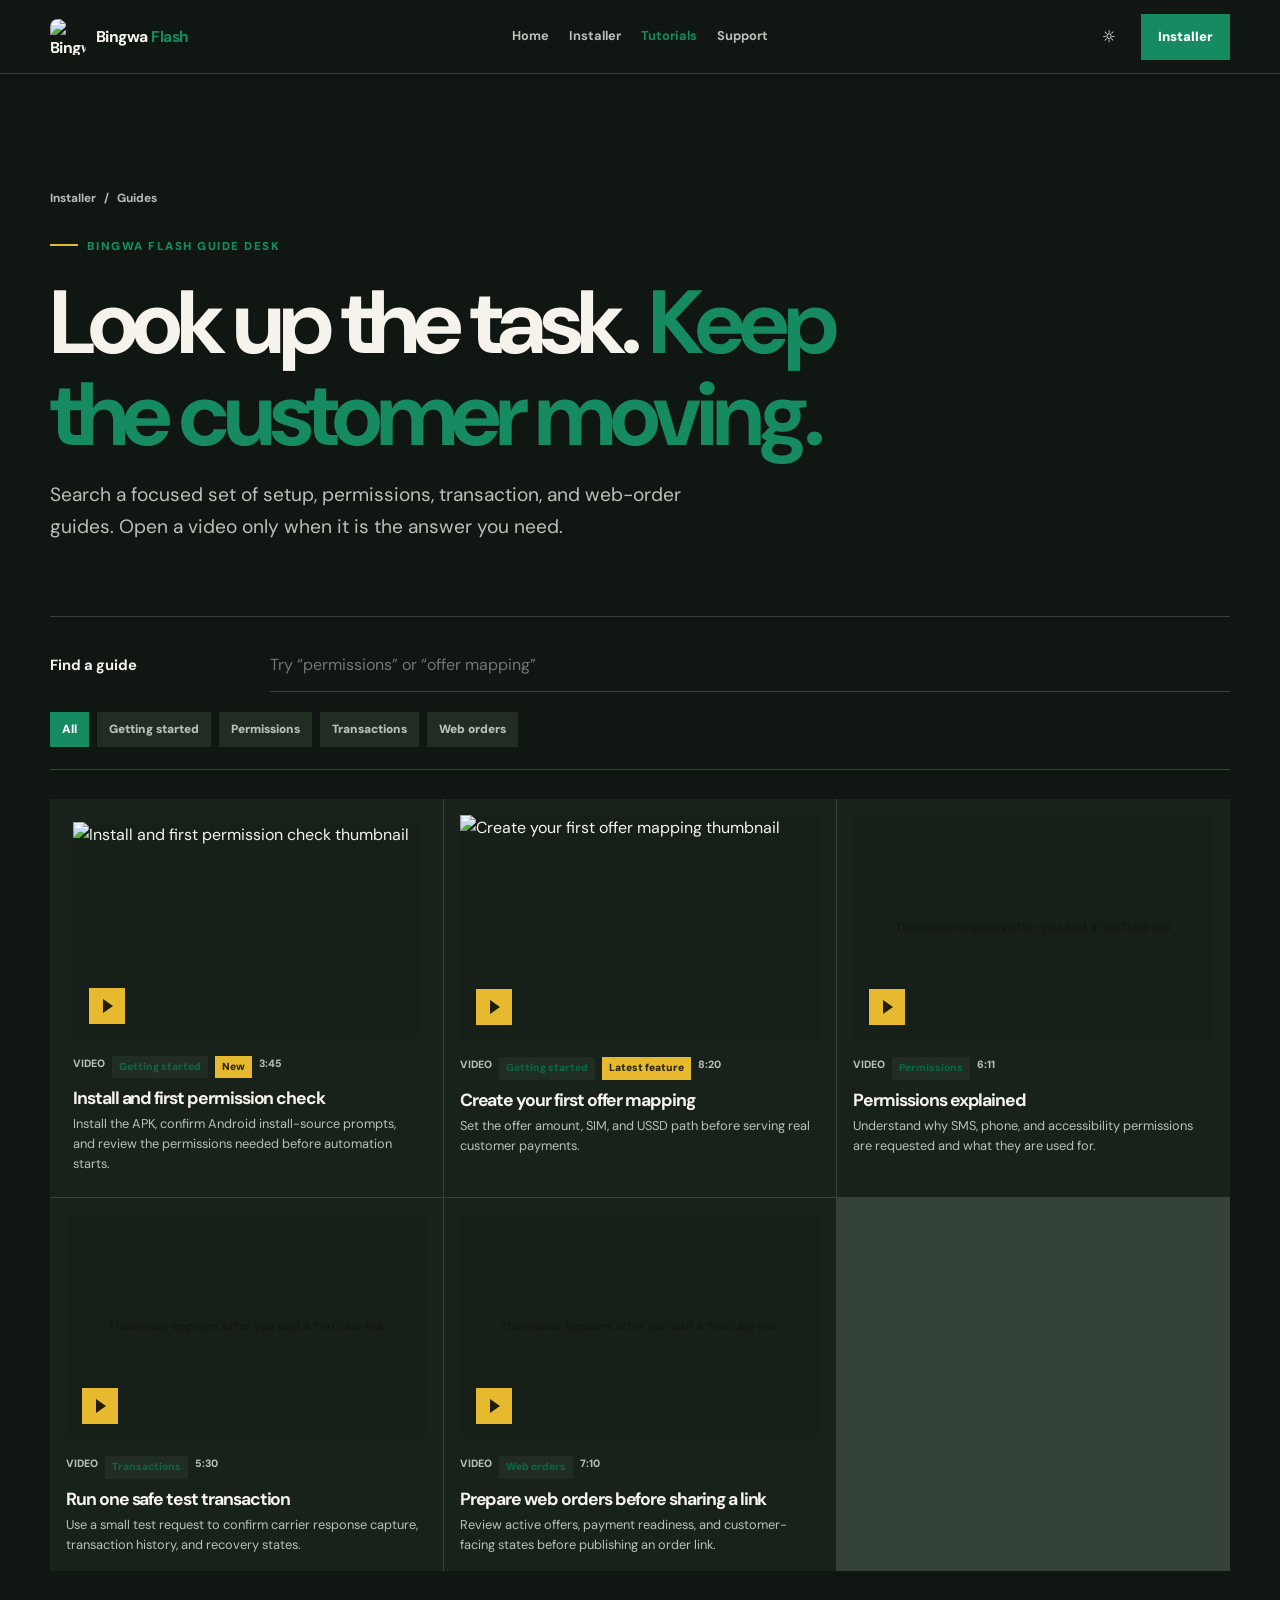
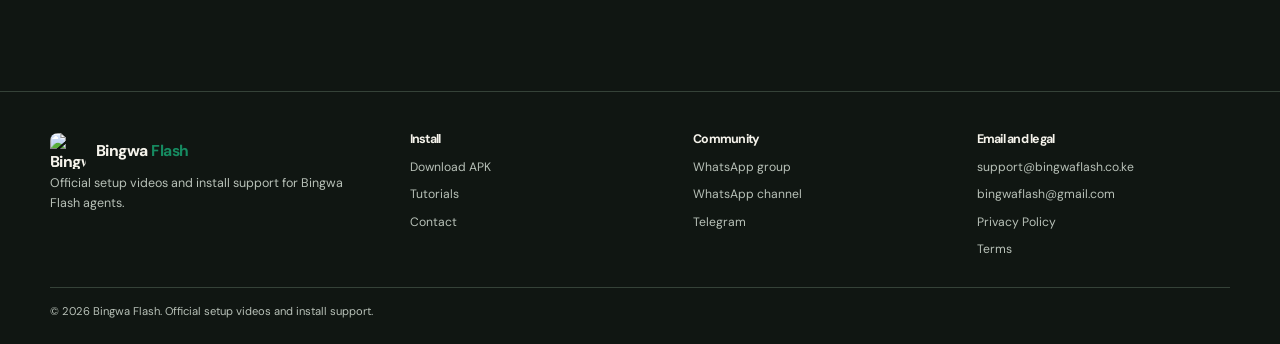
==== commit f06505d9: "Rebuild installer and tutorial experience" ====
--- a/tutorials/index.html
+++ b/tutorials/index.html
@@ -10,7 +10,10 @@
   <link rel="canonical" href="https://download.bingwaflash.co.ke/tutorials/">
   <link rel="icon" type="image/png" href="/logo.png">
   <link rel="apple-touch-icon" href="/logo.png">
-  <link rel="stylesheet" href="/styles.css?v=20260830">
+  <link rel="preconnect" href="https://fonts.googleapis.com">
+  <link rel="preconnect" href="https://fonts.gstatic.com" crossorigin>
+  <link href="https://fonts.googleapis.com/css2?family=DM+Sans:opsz,wght@9..40,400;9..40,500;9..40,600;9..40,700;9..40,800&display=swap" rel="stylesheet">
+  <link rel="stylesheet" href="/styles.css?v=20260830-2">
   <script src="/theme.js?v=20260830"></script>
 </head>
 <body>
@@ -21,36 +24,36 @@
     </a>
     <nav class="site-nav" id="siteNav" aria-label="Site navigation">
       <a href="https://bingwaflash.co.ke/">Home</a>
-      <a href="/">Download</a>
+      <a href="/">Installer</a>
       <a href="/tutorials/" aria-current="page">Tutorials</a>
-      <a href="/#contacts">Contact</a>
+      <a href="/#contacts">Support</a>
     </nav>
     <div class="header-actions">
       <button class="theme-toggle" type="button" data-theme-toggle aria-label="Switch theme"><span data-theme-icon aria-hidden="true">☼</span></button>
       <button class="menu-toggle" type="button" data-menu-toggle aria-controls="siteNav" aria-expanded="false" aria-label="Open navigation">☰</button>
-      <a class="header-cta" href="/">Get the app</a>
+      <a class="header-cta" href="/">Installer</a>
     </div>
   </header>
 
   <main>
     <section class="page-intro">
       <div class="wrap">
-        <div class="breadcrumb"><a href="/">Download</a><span>/</span><span>Tutorials</span></div>
-        <div class="eyebrow">Bingwa Flash guides</div>
-        <h1>Find the right answer, <em>then get moving.</em></h1>
-        <p class="lede">Search setup, permissions, transactions, and web order guides. Select a card to open its video in a focused popup.</p>
+        <div class="breadcrumb"><a href="/">Installer</a><span>/</span><span>Guides</span></div>
+        <div class="eyebrow">Bingwa Flash guide desk</div>
+        <h1>Look up the task.<em> Keep the customer moving.</em></h1>
+        <p class="lede">Search a focused set of setup, permissions, transaction, and web-order guides. Open a video only when it is the answer you need.</p>
       </div>
     </section>
 
     <section class="library">
       <div class="wrap">
         <div class="search-panel">
-          <label for="tutorialSearch"><strong>Search the library</strong></label>
+          <label for="tutorialSearch"><strong>Find a guide</strong></label>
           <input class="search" id="tutorialSearch" type="search" placeholder="Try “permissions” or “offer mapping”" autocomplete="off">
           <div class="category-tabs" id="tutorialTabs" aria-label="Tutorial categories"></div>
         </div>
         <div id="tutorialGrid" class="tutorial-grid" aria-live="polite"></div>
-        <div class="empty-state" id="tutorialEmpty" hidden>No tutorials match that search. Try another phrase or category.</div>
+        <div class="empty-state" id="tutorialEmpty" hidden>No guide matches that search. Try a different phrase or category.</div>
         <noscript><div class="empty-state">Enable JavaScript to search and open tutorial videos.</div></noscript>
       </div>
     </section>
--- a/styles.css
+++ b/styles.css
@@ -1,252 +1,25 @@
-/* Shared download-site foundation: calm surfaces, practical hierarchy, and flat depth. */
-:root {
-  --yellow: #f3c438;
-  --green: #079669;
-  --green-strong: #057653;
-  --green-soft: #dff5eb;
-  --radius-sm: 8px;
-  --radius-md: 14px;
-  --pill: 999px;
-  --max-width: 1160px;
-  --line: 1px solid var(--border);
-}
+/* Download site: a practical installer desk, not a SaaS landing-page card stack. */
+:root { --green:#168b61; --green-deep:#0c6544; --yellow:#e6b92e; --max:1180px; }
+[data-theme="dark"] { --page:#101612; --paper:#18211a; --paper-soft:#212d23; --ink:#f5f3eb; --muted:#b8c1b8; --rule:#354238; --header:#101612; --inverse:#f3efe4; color-scheme:dark; }
+[data-theme="light"] { --page:#f4f0e6; --paper:#fffdf7; --paper-soft:#e7eee2; --ink:#162019; --muted:#536057; --rule:#cbd4c8; --header:#f4f0e6; --inverse:#111812; color-scheme:light; }
+*{box-sizing:border-box}html{scroll-behavior:smooth}body{margin:0;background:var(--page);color:var(--ink);font-family:"DM Sans",ui-sans-serif,system-ui,sans-serif;line-height:1.6;overflow-x:hidden}a{color:inherit}button,input{font:inherit}.wrap{width:min(var(--max),calc(100% - 64px));margin:0 auto}
 
-[data-theme="dark"] {
-  --page: #111b2b;
-  --page-alt: #0d1624;
-  --surface: #172337;
-  --surface-strong: #1d2b40;
-  --surface-soft: #132033;
-  --border: #2d3d54;
-  --border-strong: #3e5069;
-  --ink: #f4f7fb;
-  --ink-soft: #c5cfdd;
-  --ink-muted: #8d9aae;
-  --header: rgba(13, 22, 36, 0.96);
-  --yellow-ink: #1f1a08;
-  color-scheme: dark;
-}
+.site-header{position:sticky;top:0;z-index:30;min-height:74px;display:grid;grid-template-columns:1fr auto 1fr;align-items:center;gap:24px;padding:0 max(32px,calc((100vw - var(--max))/2));background:var(--header);border-bottom:1px solid var(--rule)}
+.brand{display:inline-flex;align-items:center;gap:10px;width:max-content;text-decoration:none;font-size:.98rem;font-weight:800;letter-spacing:-.035em}.brand img{width:36px;height:36px;border-radius:8px;object-fit:contain}.brand-name b{color:var(--green)}
+.site-nav{display:flex;gap:20px;align-items:center}.site-nav a{color:var(--muted);font-size:.8rem;font-weight:700;text-decoration:none}.site-nav a:hover,.site-nav a[aria-current="page"]{color:var(--green)}.header-actions{display:flex;justify-content:flex-end;gap:10px;align-items:center}.theme-toggle,.menu-toggle{width:44px;height:44px;display:grid;place-items:center;border:0;background:transparent;color:var(--ink);cursor:pointer}.theme-toggle:hover,.menu-toggle:hover{color:var(--green)}.menu-toggle{display:none;font-size:1.25rem}.header-cta,.button-primary,.button-secondary,.button-whatsapp{display:inline-flex;align-items:center;justify-content:center;min-height:46px;padding:0 17px;border:0;font-size:.82rem;font-weight:900;text-decoration:none}.header-cta,.button-primary,.button-whatsapp{background:var(--green);color:#fff}.header-cta:hover,.button-primary:hover,.button-whatsapp:hover{background:var(--green-deep)}.button-secondary{background:var(--paper-soft);color:var(--ink)}.button-secondary:hover{background:var(--yellow);color:#251f08}
 
-[data-theme="light"] {
-  --page: #f5f3ed;
-  --page-alt: #eceae3;
-  --surface: #ffffff;
-  --surface-strong: #fbfaf5;
-  --surface-soft: #f2f5ee;
-  --border: #d9ddd4;
-  --border-strong: #b8c2b7;
-  --ink: #15231f;
-  --ink-soft: #42504b;
-  --ink-muted: #6e7a74;
-  --header: rgba(255, 255, 255, 0.96);
-  --yellow-ink: #282108;
-  color-scheme: light;
-}
+.page-intro{padding:clamp(54px,9vw,120px) 0 46px}.breadcrumb{display:flex;gap:8px;margin-bottom:30px;color:var(--muted);font-size:.74rem;font-weight:700}.breadcrumb a{text-decoration:none}.eyebrow{margin-bottom:20px;color:var(--green);font-size:.72rem;font-weight:900;letter-spacing:.13em;text-transform:uppercase}.eyebrow::before{content:"";display:inline-block;width:28px;height:2px;margin:0 9px 4px 0;background:var(--yellow)}h1,h2,h3,p{margin-top:0}h1,h2,h3{line-height:1.03;letter-spacing:-.06em}h1{max-width:850px;margin-bottom:18px;font-size:clamp(3rem,7vw,6.7rem)}h1 em,.section-title em{font-style:normal;color:var(--green)}.lede{max-width:650px;margin:0;color:var(--muted);font-size:clamp(1rem,1.6vw,1.2rem);line-height:1.65}
 
-* { box-sizing: border-box; }
-html { scroll-behavior: smooth; }
-body {
-  min-height: 100vh;
-  margin: 0;
-  background: var(--page);
-  color: var(--ink);
-  font-family: Inter, ui-sans-serif, system-ui, -apple-system, BlinkMacSystemFont, "Segoe UI", sans-serif;
-  line-height: 1.6;
-  -webkit-font-smoothing: antialiased;
-  overflow-x: hidden;
-  transition: background 180ms ease, color 180ms ease;
-}
-a { color: inherit; }
-button, input { font: inherit; }
-.wrap { width: min(var(--max-width), calc(100% - 48px)); margin: 0 auto; }
+/* The release is a complete working surface, with requirements alongside rather than a pile of cards. */
+.download-layout{display:grid;grid-template-columns:minmax(0,1.18fr) minmax(280px,.66fr);gap:clamp(24px,5vw,72px);padding:22px 0 clamp(72px,10vw,130px)}.release-card{background:var(--paper);padding:clamp(22px,4vw,46px)}.release-strip{display:flex;justify-content:space-between;align-items:baseline;gap:15px;padding-bottom:19px;border-bottom:1px solid var(--rule)}.release-strip span{color:var(--green);font-size:.7rem;font-weight:900;letter-spacing:.13em;text-transform:uppercase}.release-strip strong{font-size:.9rem}.release-body{padding-top:29px}.release-meta{display:grid;grid-template-columns:repeat(3,1fr);gap:20px;margin-bottom:42px}.meta-item small{display:block;color:var(--muted);font-size:.65rem;font-weight:900;letter-spacing:.1em;text-transform:uppercase}.meta-item strong{display:block;margin-top:4px;font-size:.92rem}.section-title{max-width:570px;margin-bottom:22px;font-size:clamp(1.8rem,3.8vw,3.3rem)}.release-list,.requirements,.steps-list{display:grid;gap:15px;margin:0;padding:0;list-style:none}.release-list{margin-bottom:28px}.release-list li,.requirements li,.steps-list li{position:relative;padding-left:20px;color:var(--muted);font-size:.91rem;line-height:1.58}.release-list li::before,.requirements li::before,.steps-list li::before{content:"";position:absolute;left:0;top:.67em;width:7px;height:7px;background:var(--green)}.button-primary.download{width:100%;min-height:54px;background:var(--yellow);color:#282109;font-size:.92rem}.button-primary.download:hover{background:#d9aa1e}.download-note{margin:12px 0 0;color:var(--muted);font-size:.76rem;text-align:center}.integrity{display:grid;grid-template-columns:1fr auto;gap:14px;margin-top:27px;padding:17px 0;border-block:1px solid var(--rule)}.integrity strong{display:block;font-size:.78rem}.integrity code{display:block;margin-top:4px;color:var(--muted);font-size:.68rem;overflow-wrap:anywhere}.copy-button{align-self:start;border:0;background:var(--paper-soft);color:var(--ink);padding:9px 12px;cursor:pointer;font-size:.74rem;font-weight:900}.copy-button:hover{background:var(--green);color:#fff}.install-steps{margin-top:32px}.install-steps h2{margin-bottom:17px;font-size:1.1rem}.steps-list{counter-reset:step}.steps-list li{counter-increment:step;padding-left:34px}.steps-list li::before{content:counter(step);top:0;width:22px;height:22px;display:grid;place-items:center;background:var(--yellow);color:#2d260d;font-size:.68rem;font-weight:900}
+.side{display:grid;align-content:start;gap:0;background:var(--paper-soft)}.side-card{padding:27px}.side-card+.side-card{border-top:1px solid var(--rule)}.side-card h2{margin-bottom:13px;font-size:1.35rem}.side-card p{color:var(--muted);font-size:.88rem}.side-card .button-whatsapp,.side-card .button-secondary{width:100%;margin-top:8px}
 
-/* The same site header is used on the installer and tutorial library. */
-.site-header {
-  position: sticky;
-  top: 0;
-  z-index: 20;
-  min-height: 72px;
-  background: var(--header);
-  border-bottom: var(--line);
-  display: flex;
-  align-items: center;
-  gap: 24px;
-  padding: 0 max(24px, calc((100vw - var(--max-width)) / 2));
-  transition: background 180ms ease, border-color 180ms ease;
-}
-.brand { display: inline-flex; align-items: center; gap: 10px; text-decoration: none; flex: 0 0 auto; }
-.brand img { width: 38px; height: 38px; border-radius: 10px; object-fit: contain; }
-.brand-name { font-weight: 800; letter-spacing: -.02em; white-space: nowrap; }
-.brand-name b { color: var(--green); }
-.site-nav { display: flex; align-items: center; gap: 3px; margin-left: auto; }
-.site-nav a { color: var(--ink-muted); text-decoration: none; font-size: .83rem; font-weight: 700; padding: 8px 11px; border-radius: var(--radius-sm); }
-.site-nav a:hover, .site-nav a[aria-current="page"] { color: var(--ink); background: var(--surface-strong); }
-.header-actions { display: flex; align-items: center; gap: 8px; }
-.theme-toggle, .menu-toggle {
-  width: 44px; height: 44px; display: inline-grid; place-items: center; cursor: pointer;
-  color: var(--ink-soft); background: transparent; border: var(--line); border-radius: var(--radius-sm);
-}
-.theme-toggle:hover, .menu-toggle:hover { color: var(--ink); border-color: var(--green); }
-.theme-toggle svg { width: 17px; height: 17px; }
-.menu-toggle { display: none; }
-.header-cta, .button-primary, .button-secondary, .button-whatsapp {
-  display: inline-flex; align-items: center; justify-content: center; gap: 8px;
-  min-height: 42px; border-radius: var(--radius-sm); padding: 10px 16px;
-  text-decoration: none; font-size: .85rem; font-weight: 800; border: 1px solid transparent;
-  transition: background 150ms ease, border-color 150ms ease;
-}
-.header-cta, .button-primary, .button-whatsapp { background: var(--green); color: #fff; }
-.header-cta:hover, .button-primary:hover, .button-whatsapp:hover { background: var(--green-strong); }
-.button-secondary { color: var(--ink); background: var(--surface); border-color: var(--border-strong); }
-.button-secondary:hover { border-color: var(--green); }
+.section{padding:0 0 clamp(72px,10vw,130px)}.section-header{display:grid;grid-template-columns:minmax(0,.78fr) minmax(0,1fr);gap:clamp(28px,7vw,100px);align-items:end;margin-bottom:38px}.section-header h2{margin:12px 0 0;font-size:clamp(2rem,4.5vw,4rem)}.section-header p{max-width:560px;margin:0;color:var(--muted);font-size:.98rem}.contact-grid{display:grid;grid-template-columns:1.2fr .8fr .8fr .95fr;gap:0;border-top:1px solid var(--rule)}.contact-card{min-height:230px;padding:25px 22px;border-bottom:1px solid var(--rule);border-right:1px solid var(--rule)}.contact-card:last-child{border-right:0}.contact-card small{color:var(--green);font-size:.67rem;font-weight:900;letter-spacing:.1em;text-transform:uppercase}.contact-card h3{margin:17px 0 8px;font-size:1.18rem}.contact-card p{min-height:52px;color:var(--muted);font-size:.82rem}.contact-card a{display:inline-flex;margin-top:10px;color:var(--green);font-size:.78rem;font-weight:900;text-decoration:none;overflow-wrap:anywhere}.contact-card .button-primary{color:#fff}
 
-/* Editorial page intro: enough color to orient, without decorative effects. */
-.page-intro { padding: 72px 0 42px; border-bottom: var(--line); }
-.eyebrow { display: inline-flex; align-items: center; gap: 8px; color: var(--green); font-size: .72rem; font-weight: 800; letter-spacing: .12em; text-transform: uppercase; }
-.eyebrow::before { content: ""; width: 24px; height: 2px; background: var(--yellow); }
-.breadcrumb { display: flex; gap: 8px; color: var(--ink-muted); font-size: .78rem; font-weight: 700; margin-bottom: 22px; }
-.breadcrumb a { text-decoration: none; }
-.breadcrumb a:hover { color: var(--green); }
-h1, h2, h3, p { margin-top: 0; }
-h1, h2, h3 { letter-spacing: -.035em; line-height: 1.15; }
-h1 { max-width: 820px; margin: 16px 0 14px; font-size: clamp(2.3rem, 5vw, 4.5rem); }
-h1 em, .section-title em { color: var(--green); font-style: normal; }
-.lede { max-width: 700px; margin-bottom: 0; color: var(--ink-soft); font-size: 1.05rem; }
+.tutorial-zone{padding:clamp(62px,9vw,120px) 0;background:var(--inverse);color:var(--page)}.tutorial-zone .eyebrow{color:var(--yellow)}.tutorial-zone .section-header p{color:color-mix(in srgb,var(--page) 67%,transparent)}.tutorial-grid{display:grid;grid-template-columns:1.1fr .9fr .9fr;gap:1px;background:color-mix(in srgb,var(--page) 20%,transparent)}.tutorial-card{padding:16px;background:var(--inverse);color:var(--page);cursor:pointer;text-align:left;border:0}.tutorial-card:first-child{padding:23px}.tutorial-card:focus-visible,.category-tab:focus-visible,.search:focus-visible,.theme-toggle:focus-visible,.menu-toggle:focus-visible{outline:3px solid var(--yellow);outline-offset:-3px}.video-thumb{position:relative;aspect-ratio:16/10;overflow:hidden;margin-bottom:17px;background:color-mix(in srgb,var(--page) 10%,transparent)}.video-thumb img{display:block;width:100%;height:100%;object-fit:cover}.video-placeholder{display:grid;height:100%;place-items:center;padding:18px;color:color-mix(in srgb,var(--page) 63%,transparent);text-align:center;font-size:.75rem;font-weight:700}.play-mark{position:absolute;left:16px;bottom:15px;width:36px;height:36px;background:var(--yellow);color:#201d0c}.play-mark::before{content:"";position:absolute;top:11px;left:14px;border-top:7px solid transparent;border-bottom:7px solid transparent;border-left:10px solid currentColor}.tutorial-meta{display:flex;gap:7px;flex-wrap:wrap;margin-bottom:11px}.tutorial-meta small,.tutorial-duration{color:color-mix(in srgb,var(--page) 60%,transparent);font-size:.66rem;font-weight:800;text-transform:uppercase}.tutorial-chip,.tutorial-label{padding:3px 7px;background:color-mix(in srgb,var(--page) 10%,transparent);font-size:.64rem;font-weight:900}.tutorial-label{background:var(--yellow);color:#2a240b}.tutorial-card h2{margin:0 0 7px;font-size:1.1rem}.tutorial-card p{margin:0;color:color-mix(in srgb,var(--page) 68%,transparent);font-size:.8rem;line-height:1.56}.view-all-row{margin-top:24px}.tutorial-zone .button-secondary{background:transparent;border:1px solid color-mix(in srgb,var(--page) 35%,transparent);color:var(--page)}.tutorial-zone .button-secondary:hover{background:var(--yellow);border-color:var(--yellow);color:#251f09}
 
-/* Release action remains the first meaningful block on narrow screens. */
-.download-layout { display: grid; grid-template-columns: minmax(0, 1fr) 320px; gap: 24px; align-items: start; padding: 36px 0 78px; }
-.release-card, .side-card, .contact-card, .tutorial-card, .search-panel, .empty-state {
-  background: var(--surface); border: var(--line); border-radius: var(--radius-md);
-}
-.release-card { overflow: hidden; }
-.release-strip { display: flex; align-items: baseline; justify-content: space-between; gap: 18px; padding: 16px 22px; background: var(--yellow); color: var(--yellow-ink); }
-.release-strip span { font-size: .7rem; font-weight: 800; letter-spacing: .12em; text-transform: uppercase; }
-.release-strip strong { font-size: 1rem; }
-.release-body { padding: 26px; }
-.release-meta { display: grid; grid-template-columns: repeat(3, 1fr); gap: 10px; margin-bottom: 30px; }
-.meta-item { padding: 13px; background: var(--surface-soft); border: var(--line); border-radius: var(--radius-sm); }
-.meta-item small { display: block; color: var(--ink-muted); font-size: .68rem; font-weight: 800; letter-spacing: .08em; text-transform: uppercase; }
-.meta-item strong { display: block; margin-top: 3px; font-size: .9rem; }
-.section-title { margin-bottom: 16px; font-size: clamp(1.45rem, 2.8vw, 2.15rem); }
-.release-list, .requirements, .steps-list { display: grid; gap: 11px; padding: 0; margin: 0; list-style: none; }
-.release-list { margin-bottom: 25px; }
-.release-list li, .requirements li, .steps-list li { position: relative; padding-left: 21px; color: var(--ink-soft); font-size: .9rem; }
-.release-list li::before, .requirements li::before, .steps-list li::before { content: ""; position: absolute; left: 0; top: .68em; width: 7px; height: 7px; border-radius: 50%; background: var(--green); }
-.steps-list { counter-reset: steps; }
-.steps-list li { counter-increment: steps; padding-left: 34px; }
-.steps-list li::before { content: counter(steps); top: 0; width: 23px; height: 23px; color: var(--green-strong); background: var(--green-soft); text-align: center; line-height: 23px; font-size: .72rem; font-weight: 800; }
-.button-primary.download { width: 100%; min-height: 50px; font-size: .95rem; }
-.download-note { margin: 12px 0 0; color: var(--ink-muted); font-size: .78rem; text-align: center; }
-.integrity { display: flex; align-items: center; justify-content: space-between; gap: 12px; margin-top: 20px; padding: 14px; background: var(--surface-soft); border: var(--line); border-radius: var(--radius-sm); }
-.integrity strong { display: block; font-size: .78rem; }
-.integrity code { display: block; margin-top: 3px; color: var(--ink-muted); font-size: .7rem; overflow-wrap: anywhere; user-select: all; }
-.copy-button { flex: 0 0 auto; border: var(--line); border-radius: var(--radius-sm); background: var(--surface); color: var(--ink-soft); cursor: pointer; padding: 7px 9px; font-size: .72rem; font-weight: 800; }
-.copy-button:hover { border-color: var(--green); color: var(--green); }
-.install-steps { margin-top: 30px; padding-top: 27px; border-top: var(--line); }
-.side { display: grid; gap: 14px; }
-.side-card { padding: 20px; }
-.side-card h2 { margin-bottom: 13px; font-size: 1.12rem; }
-.side-card p { color: var(--ink-soft); font-size: .88rem; }
-.side-card .button-whatsapp, .side-card .button-secondary { width: 100%; }
-
-.section { padding: 0 0 76px; }
-.section-header { display: grid; grid-template-columns: minmax(0, .9fr) minmax(0, 1fr); gap: 36px; align-items: end; margin-bottom: 23px; }
-.section-header p { color: var(--ink-soft); font-size: .94rem; }
-.section-header h2 { margin: 10px 0 0; font-size: clamp(1.6rem, 3.4vw, 2.7rem); }
-.contact-grid { display: grid; grid-template-columns: repeat(4, 1fr); gap: 12px; }
-.contact-card { min-height: 190px; padding: 20px; display: flex; flex-direction: column; align-items: flex-start; }
-.contact-card small { color: var(--green); font-size: .68rem; font-weight: 800; letter-spacing: .1em; text-transform: uppercase; }
-.contact-card h3 { margin: 10px 0 7px; font-size: 1.05rem; }
-.contact-card p { flex: 1; margin-bottom: 17px; color: var(--ink-soft); font-size: .82rem; }
-.contact-card a:not(.button-primary) { color: var(--green); font-size: .78rem; font-weight: 800; overflow-wrap: anywhere; }
-.tutorial-grid { display: grid; grid-template-columns: repeat(3, 1fr); gap: 14px; }
-.tutorial-card { padding: 16px; cursor: pointer; text-align: left; transition: border-color 150ms ease; }
-.tutorial-card:hover { border-color: var(--green); }
-.tutorial-card:focus-visible, .category-tab:focus-visible, .theme-toggle:focus-visible, .menu-toggle:focus-visible, .copy-button:focus-visible { outline: 3px solid rgba(7, 150, 105, .28); outline-offset: 2px; }
-.video-thumb { position: relative; aspect-ratio: 16 / 9; overflow: hidden; margin-bottom: 14px; border-radius: var(--radius-sm); background: var(--surface-soft); border: var(--line); }
-.video-thumb img { display: block; width: 100%; height: 100%; object-fit: cover; }
-.video-placeholder { display: grid; place-items: center; height: 100%; padding: 18px; color: var(--ink-muted); text-align: center; font-size: .78rem; font-weight: 700; }
-.play-mark { position: absolute; left: 16px; bottom: 14px; width: 38px; height: 38px; display: grid; place-items: center; border-radius: 50%; background: var(--green); color: #fff; }
-.play-mark::before { content: ""; width: 0; height: 0; margin-left: 3px; border-top: 7px solid transparent; border-bottom: 7px solid transparent; border-left: 10px solid currentColor; }
-.tutorial-meta { display: flex; align-items: center; flex-wrap: wrap; gap: 7px; margin-bottom: 9px; }
-.tutorial-meta small { color: var(--ink-muted); font-size: .68rem; font-weight: 800; text-transform: uppercase; }
-.tutorial-chip, .tutorial-label { border-radius: var(--pill); padding: 3px 8px; font-size: .65rem; font-weight: 800; }
-.tutorial-chip { background: var(--surface-soft); color: var(--green-strong); }
-.tutorial-label { background: #fff1b9; color: #745900; }
-[data-theme="dark"] .tutorial-label { background: #4b3e17; color: #f6d45e; }
-.tutorial-duration { color: var(--ink-muted); font-size: .73rem; font-weight: 700; }
-.tutorial-card h2 { margin-bottom: 7px; font-size: 1.02rem; }
-.tutorial-card p { margin-bottom: 0; color: var(--ink-soft); font-size: .82rem; }
-.view-all-row { display: flex; justify-content: center; margin-top: 20px; }
-
-/* Search and filters stay simple and spacious on both pointer and touch screens. */
-.library { padding: 34px 0 76px; }
-.search-panel { display: grid; gap: 15px; padding: 17px; margin-bottom: 22px; }
-.search { width: 100%; padding: 12px 14px; border: var(--line); border-radius: var(--radius-sm); background: var(--surface-soft); color: var(--ink); outline: none; font-size: .9rem; }
-.search:focus { border-color: var(--green); }
-.category-tabs { display: flex; flex-wrap: wrap; gap: 8px; }
-.category-tab { border: var(--line); border-radius: var(--pill); padding: 8px 12px; background: var(--surface); color: var(--ink-soft); cursor: pointer; font-size: .77rem; font-weight: 800; }
-.category-tab:hover, .category-tab.on { border-color: var(--green); color: var(--green-strong); background: var(--green-soft); }
-.empty-state { padding: 24px; color: var(--ink-soft); text-align: center; }
-
-.video-modal { position: fixed; inset: 0; z-index: 50; display: grid; place-items: center; padding: 18px; background: rgba(6, 12, 20, .76); }
-.video-modal[hidden] { display: none; }
-body.modal-open { overflow: hidden; }
-.modal-dialog { width: min(920px, 100%); overflow: hidden; background: var(--surface); border: var(--line); border-radius: var(--radius-md); }
-.modal-head { display: flex; align-items: center; justify-content: space-between; gap: 14px; padding: 13px 16px; border-bottom: var(--line); }
-.modal-head h2 { margin: 0; font-size: 1rem; }
-.modal-close { width: 34px; height: 34px; border: var(--line); border-radius: var(--radius-sm); background: var(--surface-soft); color: var(--ink-soft); cursor: pointer; font-size: 1.25rem; line-height: 1; }
-.modal-frame { aspect-ratio: 16 / 9; background: #000; }
-.modal-frame iframe { display: block; width: 100%; height: 100%; border: 0; }
-.modal-empty { display: grid; place-items: center; min-height: 260px; padding: 24px; color: var(--ink-soft); background: var(--surface-soft); text-align: center; }
-
-footer { padding: 42px 0 25px; background: var(--page-alt); border-top: var(--line); }
-.footer-grid { display: grid; grid-template-columns: 1.3fr repeat(3, 1fr); gap: 28px; }
-.footer-about p { max-width: 300px; color: var(--ink-muted); font-size: .8rem; }
-.footer-col { display: grid; align-content: start; gap: 9px; }
-.footer-col h2 { margin: 0; font-size: .8rem; }
-.footer-col a { color: var(--ink-muted); text-decoration: none; font-size: .77rem; font-weight: 700; overflow-wrap: anywhere; }
-.footer-col a:hover { color: var(--green); }
-.footer-copy { margin-top: 28px; padding-top: 17px; border-top: var(--line); color: var(--ink-muted); font-size: .72rem; }
-.reveal { opacity: 1; }
-
-@media (prefers-reduced-motion: reduce) {
-  html { scroll-behavior: auto; }
-  *, *::before, *::after { transition-duration: 0.01ms !important; animation-duration: 0.01ms !important; }
-}
-
-@media (max-width: 960px) {
-  .site-header { padding: 0 24px; }
-  .site-nav { order: 4; position: absolute; top: calc(100% + 1px); left: 0; right: 0; display: none; padding: 10px 24px 14px; background: var(--header); border-bottom: var(--line); }
-  .site-nav.is-open { display: grid; }
-  .site-nav a { padding: 11px 10px; }
-  .menu-toggle { display: inline-grid; }
-  .header-cta { display: none; }
-  .download-layout { grid-template-columns: 1fr; }
-  .side { grid-template-columns: repeat(3, 1fr); }
-  .contact-grid { grid-template-columns: repeat(2, 1fr); }
-  .section-header { grid-template-columns: 1fr; gap: 6px; }
-}
-@media (max-width: 640px) {
-  .wrap { width: min(100% - 32px, var(--max-width)); }
-  .site-header { min-height: 62px; padding: 0 16px; gap: 12px; }
-  .brand img { width: 34px; height: 34px; }
-  .brand-name { font-size: .92rem; }
-  .header-actions { margin-left: auto; }
-  .site-nav { padding-left: 16px; padding-right: 16px; }
-  .page-intro { padding: 49px 0 31px; }
-  h1 { font-size: clamp(2rem, 11vw, 3.1rem); }
-  .lede { font-size: .96rem; }
-  .download-layout { padding: 24px 0 56px; }
-  .release-strip { align-items: flex-start; flex-direction: column; gap: 4px; padding: 14px 17px; }
-  .release-body { padding: 18px; }
-  .release-meta { grid-template-columns: 1fr; margin-bottom: 22px; }
-  .integrity { align-items: flex-start; flex-direction: column; }
-  .copy-button { width: 100%; }
-  .side, .contact-grid, .tutorial-grid { grid-template-columns: 1fr; }
-  .section { padding-bottom: 55px; }
-  .contact-card { min-height: 0; }
-  .footer-grid { grid-template-columns: 1fr 1fr; gap: 25px 18px; }
-  .footer-about { grid-column: 1 / -1; }
-  footer { padding: 32px 0 22px; }
-}
+.library{padding:28px 0 clamp(72px,10vw,120px)}.search-panel{display:grid;grid-template-columns:200px minmax(0,1fr);gap:20px;align-items:center;padding:22px 0;border-block:1px solid var(--rule);margin-bottom:29px}.search-panel label{font-size:.92rem;font-weight:900}.search{width:100%;padding:13px 0;border:0;border-bottom:1px solid var(--rule);background:transparent;color:var(--ink);outline:0}.search:focus{border-color:var(--green)}.category-tabs{grid-column:1/-1;display:flex;gap:8px;flex-wrap:wrap}.category-tab{border:0;background:var(--paper-soft);color:var(--muted);padding:8px 12px;cursor:pointer;font-size:.74rem;font-weight:900}.category-tab:hover,.category-tab.on{background:var(--green);color:#fff}.library .tutorial-grid{grid-template-columns:repeat(3,1fr);gap:1px;background:var(--rule)}.library .tutorial-card{background:var(--paper);color:var(--ink)}.library .tutorial-card h2{color:var(--ink)}.library .tutorial-card p,.library .tutorial-meta small,.library .tutorial-duration{color:var(--muted)}.library .tutorial-chip{background:var(--paper-soft);color:var(--green-deep)}.empty-state{padding:26px;background:var(--paper-soft);color:var(--muted);text-align:center}
+.video-modal{position:fixed;inset:0;z-index:80;display:grid;place-items:center;padding:20px;background:rgba(8,12,9,.82)}.video-modal[hidden]{display:none}body.modal-open{overflow:hidden}.modal-dialog{width:min(920px,100%);background:var(--paper);color:var(--ink)}.modal-head{display:flex;justify-content:space-between;align-items:center;padding:14px 16px;border-bottom:1px solid var(--rule)}.modal-head h2{margin:0;font-size:1rem}.modal-close{width:38px;height:38px;border:0;background:var(--paper-soft);color:var(--ink);cursor:pointer;font-size:1.3rem}.modal-frame{aspect-ratio:16/9;background:#0d120e}.modal-frame iframe{display:block;width:100%;height:100%;border:0}.modal-empty{display:grid;min-height:260px;place-items:center;padding:24px;color:var(--muted);text-align:center}
+footer{padding:41px 0 23px;background:var(--page);border-top:1px solid var(--rule)}.footer-grid{display:grid;grid-template-columns:1.3fr repeat(3,1fr);gap:30px}.footer-about p{max-width:300px;color:var(--muted);font-size:.78rem}.footer-col{display:grid;gap:8px;align-content:start}.footer-col h2{margin:0 0 4px;font-size:.78rem}.footer-col a{color:var(--muted);font-size:.76rem;text-decoration:none}.footer-col a:hover{color:var(--green)}.footer-copy{margin-top:28px;padding-top:15px;border-top:1px solid var(--rule);color:var(--muted);font-size:.7rem}
+@media(max-width:900px){.site-header{grid-template-columns:1fr auto;padding:0 22px}.site-nav{display:none}.site-nav.is-open{position:absolute;top:74px;left:0;right:0;display:grid;gap:0;padding:13px 22px 18px;background:var(--header);border-bottom:1px solid var(--rule)}.site-nav a{padding:11px 0}.menu-toggle{display:grid}.header-cta{display:none}.download-layout,.section-header{grid-template-columns:1fr}.side{grid-template-columns:repeat(3,1fr)}.side-card+.side-card{border-top:0;border-left:1px solid var(--rule)}.contact-grid{grid-template-columns:repeat(2,1fr)}.contact-card:nth-child(2){border-right:0}.contact-card:nth-child(-n+2){border-bottom:1px solid var(--rule)}.tutorial-grid,.library .tutorial-grid{grid-template-columns:1fr 1fr}.tutorial-card:first-child{grid-column:1/-1}.footer-grid{grid-template-columns:repeat(2,1fr)}.footer-about{grid-column:1/-1}}
+@media(max-width:600px){.wrap{width:min(100% - 32px,var(--max))}.site-header{min-height:64px;padding:0 16px}.brand img{width:33px;height:33px}.site-nav.is-open{top:64px;padding-inline:16px}.page-intro{padding:54px 0 34px}h1{font-size:clamp(2.75rem,15vw,4.3rem)}.download-layout{padding-top:0}.release-card{margin-inline:-16px;padding:25px 16px}.release-meta{grid-template-columns:1fr;gap:14px;margin-bottom:29px}.integrity{grid-template-columns:1fr}.copy-button{width:100%}.side{grid-template-columns:1fr;margin-inline:-16px}.side-card+.side-card{border-top:1px solid var(--rule);border-left:0}.contact-grid{grid-template-columns:1fr}.contact-card,.contact-card:nth-child(2){border-right:0}.tutorial-grid,.library .tutorial-grid{grid-template-columns:1fr}.tutorial-card:first-child{grid-column:auto}.search-panel{grid-template-columns:1fr}.footer-grid{grid-template-columns:1fr;gap:21px}.footer-about{grid-column:auto}}
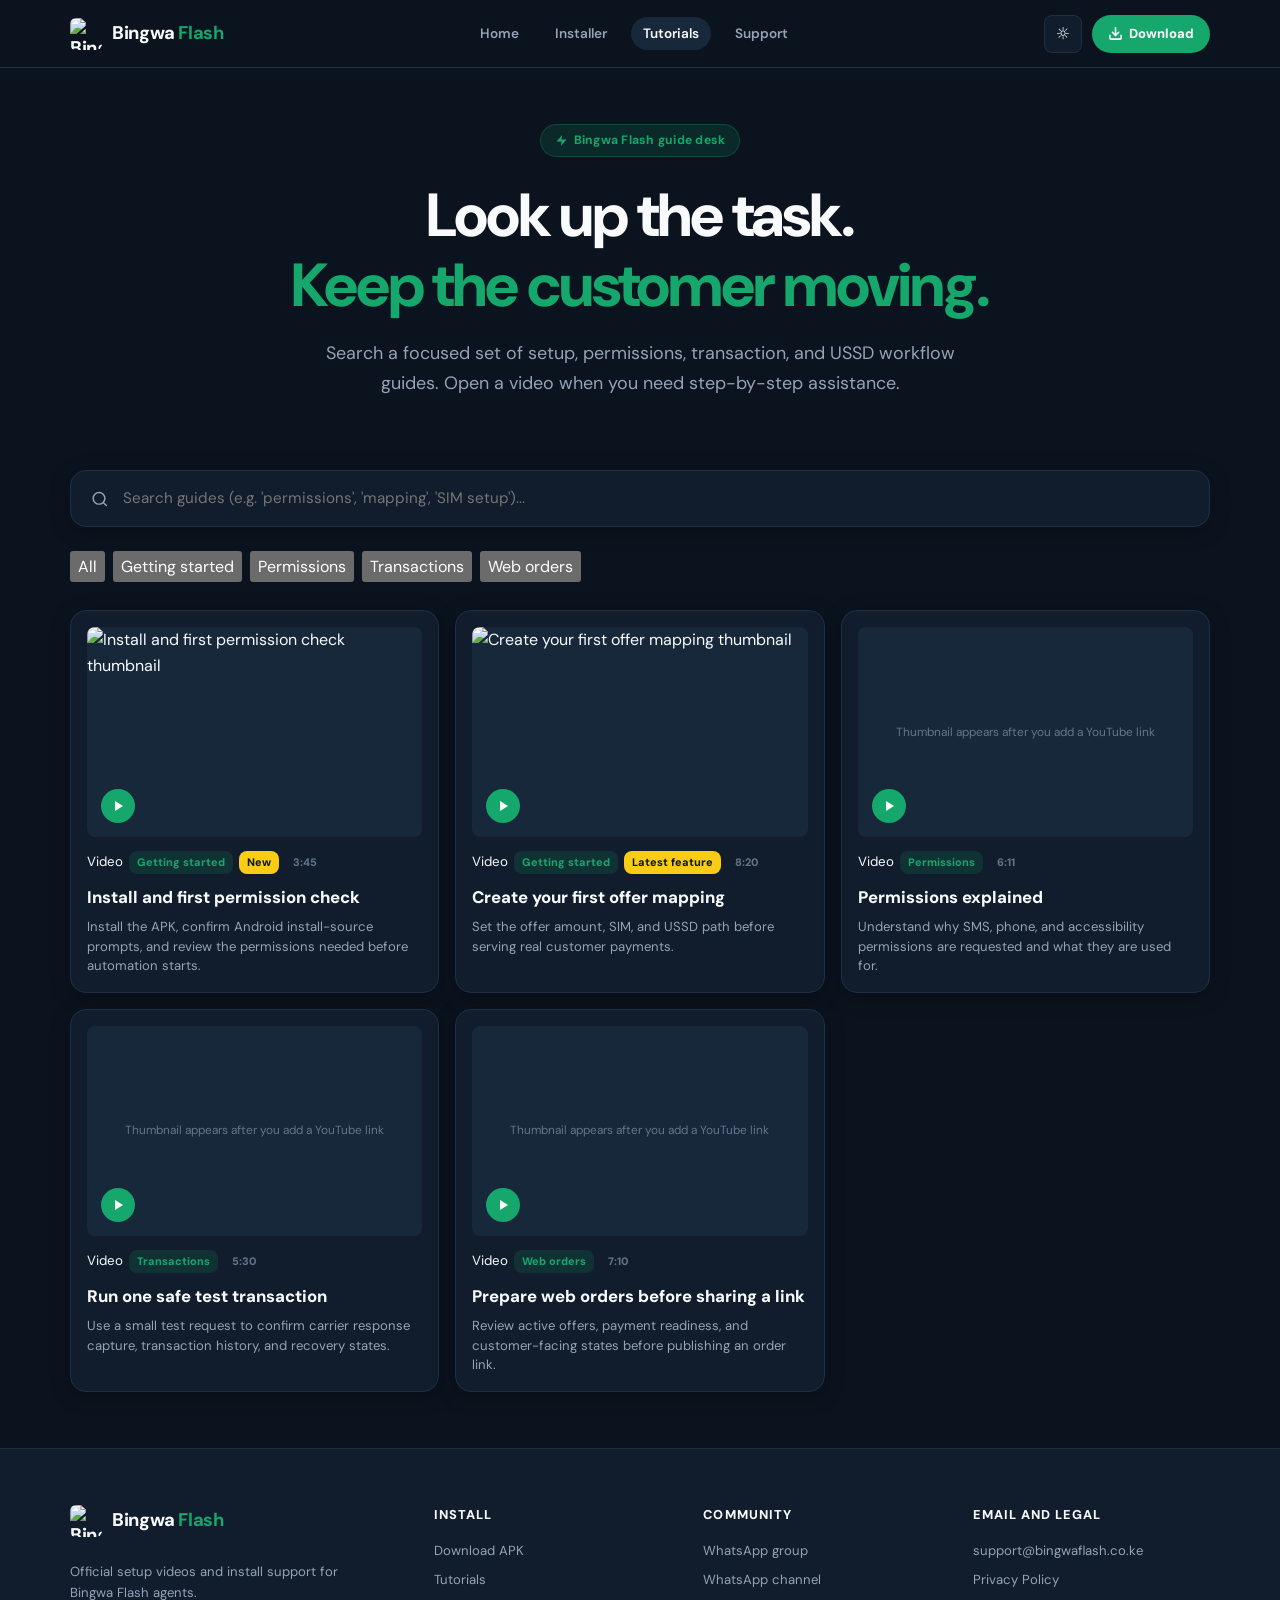
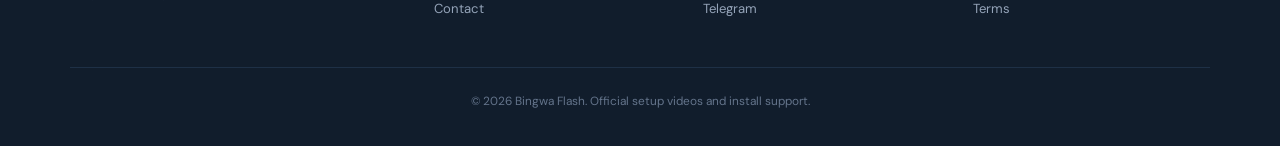
==== commit 4a39cccd: "Implement centered SaaS installer layout, stats grid, and quick links matching reference design" ====
--- a/tutorials/index.html
+++ b/tutorials/index.html
@@ -4,7 +4,7 @@
   <meta charset="utf-8">
   <meta name="viewport" content="width=device-width, initial-scale=1">
   <title>Bingwa Flash Tutorials | Video Guides</title>
-  <meta name="description" content="Search Bingwa Flash setup, permissions, transactions, and web order tutorial videos.">
+  <meta name="description" content="Search Bingwa Flash setup, permissions, transactions, and USSD tutorial videos.">
   <meta name="robots" content="noindex,nofollow,noarchive,nosnippet,noimageindex">
   <meta name="googlebot" content="noindex,nofollow,noarchive,nosnippet,noimageindex">
   <link rel="canonical" href="https://download.bingwaflash.co.ke/tutorials/">
@@ -13,8 +13,8 @@
   <link rel="preconnect" href="https://fonts.googleapis.com">
   <link rel="preconnect" href="https://fonts.gstatic.com" crossorigin>
   <link href="https://fonts.googleapis.com/css2?family=DM+Sans:opsz,wght@9..40,400;9..40,500;9..40,600;9..40,700;9..40,800&display=swap" rel="stylesheet">
-  <link rel="stylesheet" href="/styles.css?v=20260830-2">
-  <script src="/theme.js?v=20260830"></script>
+  <link rel="stylesheet" href="/styles.css?v=20260830-4">
+  <script src="/theme.js?v=20260830" defer></script>
 </head>
 <body>
   <header class="site-header">
@@ -30,30 +30,42 @@
     </nav>
     <div class="header-actions">
       <button class="theme-toggle" type="button" data-theme-toggle aria-label="Switch theme"><span data-theme-icon aria-hidden="true">☼</span></button>
-      <button class="menu-toggle" type="button" data-menu-toggle aria-controls="siteNav" aria-expanded="false" aria-label="Open navigation">☰</button>
-      <a class="header-cta" href="/">Installer</a>
+      <button class="menu-toggle" type="button" data-menu-toggle aria-controls="siteNav" aria-expanded="false" aria-label="Open navigation">≡</button>
+      <a class="header-cta" href="/">
+        <svg viewBox="0 0 24 24" width="15" height="15" fill="none" stroke="currentColor" stroke-width="2.5" stroke-linecap="round" stroke-linejoin="round"><path d="M21 15v4a2 2 0 0 1-2 2H5a2 2 0 0 1-2-2v-4"/><polyline points="7 10 12 15 17 10"/><line x1="12" y1="15" x2="12" y2="3"/></svg>
+        Download
+      </a>
     </div>
   </header>
 
   <main>
     <section class="page-intro">
       <div class="wrap">
-        <div class="breadcrumb"><a href="/">Installer</a><span>/</span><span>Guides</span></div>
-        <div class="eyebrow">Bingwa Flash guide desk</div>
-        <h1>Look up the task.<em> Keep the customer moving.</em></h1>
-        <p class="lede">Search a focused set of setup, permissions, transaction, and web-order guides. Open a video only when it is the answer you need.</p>
+        <div class="eyebrow">
+          <svg viewBox="0 0 24 24" width="13" height="13" fill="currentColor"><path d="M13 2L3 14h9l-1 8 10-12h-9l1-8z"/></svg>
+          Bingwa Flash guide desk
+        </div>
+        <h1 class="hero-title">
+          Look up the task.
+          <span class="hero-title-accent">Keep the customer moving.</span>
+        </h1>
+        <p class="lede">
+          Search a focused set of setup, permissions, transaction, and USSD workflow guides. Open a video when you need step-by-step assistance.
+        </p>
       </div>
     </section>
 
-    <section class="library">
+    <section class="quick-section" style="padding-top: 0;">
       <div class="wrap">
-        <div class="search-panel">
-          <label for="tutorialSearch"><strong>Find a guide</strong></label>
-          <input class="search" id="tutorialSearch" type="search" placeholder="Try “permissions” or “offer mapping”" autocomplete="off">
-          <div class="category-tabs" id="tutorialTabs" aria-label="Tutorial categories"></div>
+        <div class="search-panel" style="display: flex; gap: 12px; align-items: center; background: var(--paper); border: 1px solid var(--rule); border-radius: var(--radius-lg); padding: 14px 20px; box-shadow: var(--shadow); margin-bottom: 24px;">
+          <svg viewBox="0 0 24 24" width="18" height="18" fill="none" stroke="currentColor" stroke-width="2" stroke-linecap="round" stroke-linejoin="round" style="color: var(--muted);"><circle cx="11" cy="11" r="8"/><line x1="21" y1="21" x2="16.65" y2="16.65"/></svg>
+          <input class="search" id="tutorialSearch" type="search" placeholder="Search guides (e.g. 'permissions', 'mapping', 'SIM setup')..." autocomplete="off" style="border: none; background: transparent; width: 100%; outline: none; font-size: 0.95rem; color: var(--ink);">
         </div>
+        <div class="category-tabs" id="tutorialTabs" aria-label="Tutorial categories" style="display: flex; gap: 8px; flex-wrap: wrap; margin-bottom: 28px;"></div>
         <div id="tutorialGrid" class="tutorial-grid" aria-live="polite"></div>
-        <div class="empty-state" id="tutorialEmpty" hidden>No guide matches that search. Try a different phrase or category.</div>
+        <div class="empty-state" id="tutorialEmpty" hidden style="text-align: center; padding: 48px 20px; background: var(--paper); border: 1px solid var(--rule); border-radius: var(--radius-lg); color: var(--muted); margin-top: 20px;">
+          No guide matches that search. Try a different phrase or category.
+        </div>
         <noscript><div class="empty-state">Enable JavaScript to search and open tutorial videos.</div></noscript>
       </div>
     </section>
@@ -61,24 +73,44 @@
 
   <div class="video-modal" id="videoModal" hidden>
     <div class="modal-dialog" role="dialog" aria-modal="true" aria-labelledby="videoModalTitle">
-      <div class="modal-head"><h2 id="videoModalTitle">Tutorial</h2><button class="modal-close" type="button" data-video-close aria-label="Close video">×</button></div>
+      <div class="modal-head">
+        <h2 id="videoModalTitle">Tutorial</h2>
+        <button class="modal-close" type="button" data-video-close aria-label="Close video">×</button>
+      </div>
       <div class="modal-frame" id="videoModalFrame"></div>
     </div>
   </div>
 
   <footer>
     <div class="wrap footer-grid">
-      <div class="footer-about"><a class="brand" href="https://bingwaflash.co.ke/"><img src="/logo.png" alt="Bingwa Flash logo"><span class="brand-name">Bingwa <b>Flash</b></span></a><p>Official setup videos and install support for Bingwa Flash agents.</p></div>
-      <div class="footer-col"><h2>Install</h2><a href="/">Download APK</a><a href="/tutorials/">Tutorials</a><a href="/#contacts">Contact</a></div>
-      <div class="footer-col"><h2>Community</h2><a href="https://chat.whatsapp.com/H2YoZHNmiuB6cxWsfOPV1I" target="_blank" rel="noopener">WhatsApp group</a><a href="https://whatsapp.com/channel/0029Vb6r1jRJf05mxTtr3G2x" target="_blank" rel="noopener">WhatsApp channel</a><a href="https://t.me/bingwaflash" target="_blank" rel="noopener">Telegram</a></div>
-      <div class="footer-col"><h2>Email and legal</h2><a href="mailto:support@bingwaflash.co.ke">support@bingwaflash.co.ke</a><a href="mailto:bingwaflash@gmail.com">bingwaflash@gmail.com</a><a href="https://bingwaflash.co.ke/privacy.html">Privacy Policy</a><a href="https://bingwaflash.co.ke/terms.html">Terms</a></div>
+      <div class="footer-about">
+        <a class="brand" href="https://bingwaflash.co.ke/"><img src="/logo.png" alt="Bingwa Flash logo"><span class="brand-name">Bingwa <b>Flash</b></span></a>
+        <p>Official setup videos and install support for Bingwa Flash agents.</p>
+      </div>
+      <div class="footer-col">
+        <h2>Install</h2>
+        <a href="/">Download APK</a>
+        <a href="/tutorials/">Tutorials</a>
+        <a href="/#contacts">Contact</a>
+      </div>
+      <div class="footer-col">
+        <h2>Community</h2>
+        <a href="https://chat.whatsapp.com/H2YoZHNmiuB6cxWsfOPV1I" target="_blank" rel="noopener">WhatsApp group</a>
+        <a href="https://whatsapp.com/channel/0029Vb6r1jRJf05mxTtr3G2x" target="_blank" rel="noopener">WhatsApp channel</a>
+        <a href="https://t.me/bingwaflash" target="_blank" rel="noopener">Telegram</a>
+      </div>
+      <div class="footer-col">
+        <h2>Email and legal</h2>
+        <a href="mailto:support@bingwaflash.co.ke">support@bingwaflash.co.ke</a>
+        <a href="https://bingwaflash.co.ke/privacy.html">Privacy Policy</a>
+        <a href="https://bingwaflash.co.ke/terms.html">Terms</a>
+      </div>
     </div>
     <div class="wrap footer-copy">© 2026 Bingwa Flash. Official setup videos and install support.</div>
   </footer>
 
   <script src="/tutorials.js"></script>
   <script>
-    // The full library owns search, category filters, and the single video modal.
     if (window.BingwaTutorials) window.BingwaTutorials.renderLibrary({ gridId: "tutorialGrid", tabsId: "tutorialTabs", searchId: "tutorialSearch", emptyId: "tutorialEmpty", modalId: "videoModal" });
   </script>
 </body>
--- a/styles.css
+++ b/styles.css
@@ -1,25 +1,822 @@
-/* Download site: a practical installer desk, not a SaaS landing-page card stack. */
-:root { --green:#168b61; --green-deep:#0c6544; --yellow:#e6b92e; --max:1180px; }
-[data-theme="dark"] { --page:#101612; --paper:#18211a; --paper-soft:#212d23; --ink:#f5f3eb; --muted:#b8c1b8; --rule:#354238; --header:#101612; --inverse:#f3efe4; color-scheme:dark; }
-[data-theme="light"] { --page:#f4f0e6; --paper:#fffdf7; --paper-soft:#e7eee2; --ink:#162019; --muted:#536057; --rule:#cbd4c8; --header:#f4f0e6; --inverse:#111812; color-scheme:light; }
-*{box-sizing:border-box}html{scroll-behavior:smooth}body{margin:0;background:var(--page);color:var(--ink);font-family:"DM Sans",ui-sans-serif,system-ui,sans-serif;line-height:1.6;overflow-x:hidden}a{color:inherit}button,input{font:inherit}.wrap{width:min(var(--max),calc(100% - 64px));margin:0 auto}
-
-.site-header{position:sticky;top:0;z-index:30;min-height:74px;display:grid;grid-template-columns:1fr auto 1fr;align-items:center;gap:24px;padding:0 max(32px,calc((100vw - var(--max))/2));background:var(--header);border-bottom:1px solid var(--rule)}
-.brand{display:inline-flex;align-items:center;gap:10px;width:max-content;text-decoration:none;font-size:.98rem;font-weight:800;letter-spacing:-.035em}.brand img{width:36px;height:36px;border-radius:8px;object-fit:contain}.brand-name b{color:var(--green)}
-.site-nav{display:flex;gap:20px;align-items:center}.site-nav a{color:var(--muted);font-size:.8rem;font-weight:700;text-decoration:none}.site-nav a:hover,.site-nav a[aria-current="page"]{color:var(--green)}.header-actions{display:flex;justify-content:flex-end;gap:10px;align-items:center}.theme-toggle,.menu-toggle{width:44px;height:44px;display:grid;place-items:center;border:0;background:transparent;color:var(--ink);cursor:pointer}.theme-toggle:hover,.menu-toggle:hover{color:var(--green)}.menu-toggle{display:none;font-size:1.25rem}.header-cta,.button-primary,.button-secondary,.button-whatsapp{display:inline-flex;align-items:center;justify-content:center;min-height:46px;padding:0 17px;border:0;font-size:.82rem;font-weight:900;text-decoration:none}.header-cta,.button-primary,.button-whatsapp{background:var(--green);color:#fff}.header-cta:hover,.button-primary:hover,.button-whatsapp:hover{background:var(--green-deep)}.button-secondary{background:var(--paper-soft);color:var(--ink)}.button-secondary:hover{background:var(--yellow);color:#251f08}
-
-.page-intro{padding:clamp(54px,9vw,120px) 0 46px}.breadcrumb{display:flex;gap:8px;margin-bottom:30px;color:var(--muted);font-size:.74rem;font-weight:700}.breadcrumb a{text-decoration:none}.eyebrow{margin-bottom:20px;color:var(--green);font-size:.72rem;font-weight:900;letter-spacing:.13em;text-transform:uppercase}.eyebrow::before{content:"";display:inline-block;width:28px;height:2px;margin:0 9px 4px 0;background:var(--yellow)}h1,h2,h3,p{margin-top:0}h1,h2,h3{line-height:1.03;letter-spacing:-.06em}h1{max-width:850px;margin-bottom:18px;font-size:clamp(3rem,7vw,6.7rem)}h1 em,.section-title em{font-style:normal;color:var(--green)}.lede{max-width:650px;margin:0;color:var(--muted);font-size:clamp(1rem,1.6vw,1.2rem);line-height:1.65}
-
-/* The release is a complete working surface, with requirements alongside rather than a pile of cards. */
-.download-layout{display:grid;grid-template-columns:minmax(0,1.18fr) minmax(280px,.66fr);gap:clamp(24px,5vw,72px);padding:22px 0 clamp(72px,10vw,130px)}.release-card{background:var(--paper);padding:clamp(22px,4vw,46px)}.release-strip{display:flex;justify-content:space-between;align-items:baseline;gap:15px;padding-bottom:19px;border-bottom:1px solid var(--rule)}.release-strip span{color:var(--green);font-size:.7rem;font-weight:900;letter-spacing:.13em;text-transform:uppercase}.release-strip strong{font-size:.9rem}.release-body{padding-top:29px}.release-meta{display:grid;grid-template-columns:repeat(3,1fr);gap:20px;margin-bottom:42px}.meta-item small{display:block;color:var(--muted);font-size:.65rem;font-weight:900;letter-spacing:.1em;text-transform:uppercase}.meta-item strong{display:block;margin-top:4px;font-size:.92rem}.section-title{max-width:570px;margin-bottom:22px;font-size:clamp(1.8rem,3.8vw,3.3rem)}.release-list,.requirements,.steps-list{display:grid;gap:15px;margin:0;padding:0;list-style:none}.release-list{margin-bottom:28px}.release-list li,.requirements li,.steps-list li{position:relative;padding-left:20px;color:var(--muted);font-size:.91rem;line-height:1.58}.release-list li::before,.requirements li::before,.steps-list li::before{content:"";position:absolute;left:0;top:.67em;width:7px;height:7px;background:var(--green)}.button-primary.download{width:100%;min-height:54px;background:var(--yellow);color:#282109;font-size:.92rem}.button-primary.download:hover{background:#d9aa1e}.download-note{margin:12px 0 0;color:var(--muted);font-size:.76rem;text-align:center}.integrity{display:grid;grid-template-columns:1fr auto;gap:14px;margin-top:27px;padding:17px 0;border-block:1px solid var(--rule)}.integrity strong{display:block;font-size:.78rem}.integrity code{display:block;margin-top:4px;color:var(--muted);font-size:.68rem;overflow-wrap:anywhere}.copy-button{align-self:start;border:0;background:var(--paper-soft);color:var(--ink);padding:9px 12px;cursor:pointer;font-size:.74rem;font-weight:900}.copy-button:hover{background:var(--green);color:#fff}.install-steps{margin-top:32px}.install-steps h2{margin-bottom:17px;font-size:1.1rem}.steps-list{counter-reset:step}.steps-list li{counter-increment:step;padding-left:34px}.steps-list li::before{content:counter(step);top:0;width:22px;height:22px;display:grid;place-items:center;background:var(--yellow);color:#2d260d;font-size:.68rem;font-weight:900}
-.side{display:grid;align-content:start;gap:0;background:var(--paper-soft)}.side-card{padding:27px}.side-card+.side-card{border-top:1px solid var(--rule)}.side-card h2{margin-bottom:13px;font-size:1.35rem}.side-card p{color:var(--muted);font-size:.88rem}.side-card .button-whatsapp,.side-card .button-secondary{width:100%;margin-top:8px}
-
-.section{padding:0 0 clamp(72px,10vw,130px)}.section-header{display:grid;grid-template-columns:minmax(0,.78fr) minmax(0,1fr);gap:clamp(28px,7vw,100px);align-items:end;margin-bottom:38px}.section-header h2{margin:12px 0 0;font-size:clamp(2rem,4.5vw,4rem)}.section-header p{max-width:560px;margin:0;color:var(--muted);font-size:.98rem}.contact-grid{display:grid;grid-template-columns:1.2fr .8fr .8fr .95fr;gap:0;border-top:1px solid var(--rule)}.contact-card{min-height:230px;padding:25px 22px;border-bottom:1px solid var(--rule);border-right:1px solid var(--rule)}.contact-card:last-child{border-right:0}.contact-card small{color:var(--green);font-size:.67rem;font-weight:900;letter-spacing:.1em;text-transform:uppercase}.contact-card h3{margin:17px 0 8px;font-size:1.18rem}.contact-card p{min-height:52px;color:var(--muted);font-size:.82rem}.contact-card a{display:inline-flex;margin-top:10px;color:var(--green);font-size:.78rem;font-weight:900;text-decoration:none;overflow-wrap:anywhere}.contact-card .button-primary{color:#fff}
-
-.tutorial-zone{padding:clamp(62px,9vw,120px) 0;background:var(--inverse);color:var(--page)}.tutorial-zone .eyebrow{color:var(--yellow)}.tutorial-zone .section-header p{color:color-mix(in srgb,var(--page) 67%,transparent)}.tutorial-grid{display:grid;grid-template-columns:1.1fr .9fr .9fr;gap:1px;background:color-mix(in srgb,var(--page) 20%,transparent)}.tutorial-card{padding:16px;background:var(--inverse);color:var(--page);cursor:pointer;text-align:left;border:0}.tutorial-card:first-child{padding:23px}.tutorial-card:focus-visible,.category-tab:focus-visible,.search:focus-visible,.theme-toggle:focus-visible,.menu-toggle:focus-visible{outline:3px solid var(--yellow);outline-offset:-3px}.video-thumb{position:relative;aspect-ratio:16/10;overflow:hidden;margin-bottom:17px;background:color-mix(in srgb,var(--page) 10%,transparent)}.video-thumb img{display:block;width:100%;height:100%;object-fit:cover}.video-placeholder{display:grid;height:100%;place-items:center;padding:18px;color:color-mix(in srgb,var(--page) 63%,transparent);text-align:center;font-size:.75rem;font-weight:700}.play-mark{position:absolute;left:16px;bottom:15px;width:36px;height:36px;background:var(--yellow);color:#201d0c}.play-mark::before{content:"";position:absolute;top:11px;left:14px;border-top:7px solid transparent;border-bottom:7px solid transparent;border-left:10px solid currentColor}.tutorial-meta{display:flex;gap:7px;flex-wrap:wrap;margin-bottom:11px}.tutorial-meta small,.tutorial-duration{color:color-mix(in srgb,var(--page) 60%,transparent);font-size:.66rem;font-weight:800;text-transform:uppercase}.tutorial-chip,.tutorial-label{padding:3px 7px;background:color-mix(in srgb,var(--page) 10%,transparent);font-size:.64rem;font-weight:900}.tutorial-label{background:var(--yellow);color:#2a240b}.tutorial-card h2{margin:0 0 7px;font-size:1.1rem}.tutorial-card p{margin:0;color:color-mix(in srgb,var(--page) 68%,transparent);font-size:.8rem;line-height:1.56}.view-all-row{margin-top:24px}.tutorial-zone .button-secondary{background:transparent;border:1px solid color-mix(in srgb,var(--page) 35%,transparent);color:var(--page)}.tutorial-zone .button-secondary:hover{background:var(--yellow);border-color:var(--yellow);color:#251f09}
-
-.library{padding:28px 0 clamp(72px,10vw,120px)}.search-panel{display:grid;grid-template-columns:200px minmax(0,1fr);gap:20px;align-items:center;padding:22px 0;border-block:1px solid var(--rule);margin-bottom:29px}.search-panel label{font-size:.92rem;font-weight:900}.search{width:100%;padding:13px 0;border:0;border-bottom:1px solid var(--rule);background:transparent;color:var(--ink);outline:0}.search:focus{border-color:var(--green)}.category-tabs{grid-column:1/-1;display:flex;gap:8px;flex-wrap:wrap}.category-tab{border:0;background:var(--paper-soft);color:var(--muted);padding:8px 12px;cursor:pointer;font-size:.74rem;font-weight:900}.category-tab:hover,.category-tab.on{background:var(--green);color:#fff}.library .tutorial-grid{grid-template-columns:repeat(3,1fr);gap:1px;background:var(--rule)}.library .tutorial-card{background:var(--paper);color:var(--ink)}.library .tutorial-card h2{color:var(--ink)}.library .tutorial-card p,.library .tutorial-meta small,.library .tutorial-duration{color:var(--muted)}.library .tutorial-chip{background:var(--paper-soft);color:var(--green-deep)}.empty-state{padding:26px;background:var(--paper-soft);color:var(--muted);text-align:center}
-.video-modal{position:fixed;inset:0;z-index:80;display:grid;place-items:center;padding:20px;background:rgba(8,12,9,.82)}.video-modal[hidden]{display:none}body.modal-open{overflow:hidden}.modal-dialog{width:min(920px,100%);background:var(--paper);color:var(--ink)}.modal-head{display:flex;justify-content:space-between;align-items:center;padding:14px 16px;border-bottom:1px solid var(--rule)}.modal-head h2{margin:0;font-size:1rem}.modal-close{width:38px;height:38px;border:0;background:var(--paper-soft);color:var(--ink);cursor:pointer;font-size:1.3rem}.modal-frame{aspect-ratio:16/9;background:#0d120e}.modal-frame iframe{display:block;width:100%;height:100%;border:0}.modal-empty{display:grid;min-height:260px;place-items:center;padding:24px;color:var(--muted);text-align:center}
-footer{padding:41px 0 23px;background:var(--page);border-top:1px solid var(--rule)}.footer-grid{display:grid;grid-template-columns:1.3fr repeat(3,1fr);gap:30px}.footer-about p{max-width:300px;color:var(--muted);font-size:.78rem}.footer-col{display:grid;gap:8px;align-content:start}.footer-col h2{margin:0 0 4px;font-size:.78rem}.footer-col a{color:var(--muted);font-size:.76rem;text-decoration:none}.footer-col a:hover{color:var(--green)}.footer-copy{margin-top:28px;padding-top:15px;border-top:1px solid var(--rule);color:var(--muted);font-size:.7rem}
-@media(max-width:900px){.site-header{grid-template-columns:1fr auto;padding:0 22px}.site-nav{display:none}.site-nav.is-open{position:absolute;top:74px;left:0;right:0;display:grid;gap:0;padding:13px 22px 18px;background:var(--header);border-bottom:1px solid var(--rule)}.site-nav a{padding:11px 0}.menu-toggle{display:grid}.header-cta{display:none}.download-layout,.section-header{grid-template-columns:1fr}.side{grid-template-columns:repeat(3,1fr)}.side-card+.side-card{border-top:0;border-left:1px solid var(--rule)}.contact-grid{grid-template-columns:repeat(2,1fr)}.contact-card:nth-child(2){border-right:0}.contact-card:nth-child(-n+2){border-bottom:1px solid var(--rule)}.tutorial-grid,.library .tutorial-grid{grid-template-columns:1fr 1fr}.tutorial-card:first-child{grid-column:1/-1}.footer-grid{grid-template-columns:repeat(2,1fr)}.footer-about{grid-column:1/-1}}
-@media(max-width:600px){.wrap{width:min(100% - 32px,var(--max))}.site-header{min-height:64px;padding:0 16px}.brand img{width:33px;height:33px}.site-nav.is-open{top:64px;padding-inline:16px}.page-intro{padding:54px 0 34px}h1{font-size:clamp(2.75rem,15vw,4.3rem)}.download-layout{padding-top:0}.release-card{margin-inline:-16px;padding:25px 16px}.release-meta{grid-template-columns:1fr;gap:14px;margin-bottom:29px}.integrity{grid-template-columns:1fr}.copy-button{width:100%}.side{grid-template-columns:1fr;margin-inline:-16px}.side-card+.side-card{border-top:1px solid var(--rule);border-left:0}.contact-grid{grid-template-columns:1fr}.contact-card,.contact-card:nth-child(2){border-right:0}.tutorial-grid,.library .tutorial-grid{grid-template-columns:1fr}.tutorial-card:first-child{grid-column:auto}.search-panel{grid-template-columns:1fr}.footer-grid{grid-template-columns:1fr;gap:21px}.footer-about{grid-column:auto}}
+/*
+ * Download site stylesheet for download.bingwaflash.co.ke
+ * Clean, centered SaaS product installer layout matching the master design.
+ */
+:root {
+  --green: #15a76c;
+  --green-deep: #0d8d59;
+  --yellow: #facc15;
+  --yellow-strong: #eab308;
+  --red: #ef4444;
+  --max: 1140px;
+  --radius-sm: 8px;
+  --radius: 12px;
+  --radius-lg: 16px;
+  --radius-xl: 20px;
+  --pill: 999px;
+  --shadow: 0 4px 20px rgba(0, 0, 0, 0.25);
+  --transition: all 0.2s cubic-bezier(0.4, 0, 0.2, 1);
+}
+
+[data-theme="dark"] {
+  --page: #0b131e;               /* Deep rich navy-slate background */
+  --paper: #111d2c;              /* Card surface */
+  --paper-soft: #18283b;         /* Raised surface */
+  --paper-muted: #0d1724;        /* Input background */
+  --ink: #f8fafc;                /* Bright white text */
+  --muted: #94a3b8;              /* Secondary slate text */
+  --soft: #64748b;               /* Helper text */
+  --rule: #1e3046;               /* Crisp 1px border */
+  --rule-strong: #2a415e;        /* Higher contrast border */
+  --header: #0b131e;
+  --selection: rgba(21, 167, 108, 0.15);
+  --badge-green: rgba(21, 167, 108, 0.15);
+  --badge-orange: rgba(245, 158, 11, 0.15);
+  --badge-purple: rgba(168, 85, 247, 0.15);
+  --badge-blue: rgba(59, 130, 246, 0.15);
+  color-scheme: dark;
+}
+
+[data-theme="light"] {
+  --page: #f8fafc;               /* Clean light background */
+  --paper: #ffffff;              /* Pure white card surface */
+  --paper-soft: #f1f5f9;         /* Elevated surface */
+  --paper-muted: #f8fafc;        /* Input background */
+  --ink: #0f172a;                /* Dark text */
+  --muted: #475569;              /* Secondary slate text */
+  --soft: #94a3b8;               /* Helper text */
+  --rule: #e2e8f0;               /* Slate-200 border */
+  --rule-strong: #cbd5e1;        /* Field border */
+  --header: #ffffff;
+  --selection: rgba(21, 167, 108, 0.08);
+  --badge-green: #ecfdf5;
+  --badge-orange: #fffbeb;
+  --badge-purple: #faf5ff;
+  --badge-blue: #eff6ff;
+  color-scheme: light;
+}
+
+* { box-sizing: border-box; }
+html { scroll-behavior: smooth; }
+body {
+  margin: 0;
+  background: var(--page);
+  color: var(--ink);
+  font-family: "DM Sans", ui-sans-serif, system-ui, sans-serif;
+  line-height: 1.6;
+  overflow-x: hidden;
+  -webkit-font-smoothing: antialiased;
+}
+a { color: inherit; text-decoration: none; }
+button, input { font: inherit; }
+.wrap { width: min(var(--max), calc(100% - 40px)); margin: 0 auto; }
+
+/* HEADER */
+.site-header {
+  position: sticky;
+  top: 0;
+  z-index: 50;
+  height: 68px;
+  display: flex;
+  align-items: center;
+  justify-content: space-between;
+  padding: 0 max(20px, calc((100vw - var(--max))/2));
+  background: var(--header);
+  border-bottom: 1px solid var(--rule);
+  transition: background .2s, border-color .2s;
+}
+
+.brand {
+  display: inline-flex;
+  align-items: center;
+  gap: 10px;
+  font-size: 1.15rem;
+  font-weight: 800;
+  letter-spacing: -0.02em;
+  color: var(--ink);
+}
+.brand img {
+  width: 32px;
+  height: 32px;
+  border-radius: 6px;
+  object-fit: contain;
+}
+.brand-name b {
+  color: var(--green);
+}
+
+.site-nav {
+  display: flex;
+  gap: 12px;
+  align-items: center;
+}
+.site-nav a {
+  color: var(--muted);
+  font-size: 0.85rem;
+  font-weight: 600;
+  padding: 6px 12px;
+  border-radius: var(--pill);
+  transition: var(--transition);
+}
+.site-nav a:hover, .site-nav a[aria-current="page"] {
+  color: var(--ink);
+  background: var(--paper-soft);
+}
+
+.header-actions {
+  display: flex;
+  align-items: center;
+  gap: 10px;
+}
+
+.theme-toggle, .menu-toggle {
+  width: 38px;
+  height: 38px;
+  display: inline-grid;
+  place-items: center;
+  border: 1px solid var(--rule);
+  background: var(--paper);
+  color: var(--ink);
+  border-radius: var(--radius-sm);
+  cursor: pointer;
+  transition: var(--transition);
+}
+.theme-toggle:hover, .menu-toggle:hover {
+  color: var(--green);
+  border-color: var(--green);
+}
+.menu-toggle {
+  display: none;
+  font-size: 1.25rem;
+}
+
+.header-cta {
+  display: inline-flex;
+  align-items: center;
+  gap: 6px;
+  height: 38px;
+  padding: 0 16px;
+  background: var(--green);
+  color: #ffffff !important;
+  font-size: 0.82rem;
+  font-weight: 700;
+  border-radius: var(--pill);
+  transition: var(--transition);
+}
+.header-cta:hover {
+  background: var(--green-deep);
+}
+
+/* HERO SECTION - Centered */
+.page-intro {
+  padding: 56px 0 40px;
+  text-align: center;
+}
+
+.eyebrow {
+  display: inline-flex;
+  align-items: center;
+  gap: 6px;
+  padding: 6px 14px;
+  background: var(--selection);
+  border: 1px solid rgba(21, 167, 108, 0.25);
+  border-radius: var(--pill);
+  font-size: 0.76rem;
+  font-weight: 700;
+  color: var(--green);
+  margin-bottom: 24px;
+  letter-spacing: 0.02em;
+}
+
+h1.hero-title {
+  font-size: clamp(2.2rem, 5.2vw, 3.8rem);
+  font-weight: 800;
+  line-height: 1.15;
+  letter-spacing: -0.035em;
+  margin: 0 auto 18px;
+  max-width: 820px;
+  color: var(--ink);
+}
+h1.hero-title .hero-title-accent {
+  color: var(--green);
+  display: block;
+}
+
+.lede {
+  font-size: clamp(0.95rem, 1.8vw, 1.12rem);
+  line-height: 1.65;
+  color: var(--muted);
+  max-width: 640px;
+  margin: 0 auto 32px;
+}
+
+.hero-actions {
+  display: flex;
+  align-items: center;
+  justify-content: center;
+  gap: 12px;
+  margin-bottom: 18px;
+}
+
+.button-primary {
+  display: inline-flex;
+  align-items: center;
+  justify-content: center;
+  gap: 8px;
+  min-height: 48px;
+  padding: 0 24px;
+  background: var(--green);
+  color: #ffffff !important;
+  font-size: 0.92rem;
+  font-weight: 800;
+  border-radius: 10px;
+  border: 1px solid var(--green-deep);
+  cursor: pointer;
+  transition: var(--transition);
+}
+.button-primary:hover {
+  background: var(--green-deep);
+  transform: translateY(-1px);
+}
+
+.button-secondary {
+  display: inline-flex;
+  align-items: center;
+  justify-content: center;
+  gap: 8px;
+  min-height: 48px;
+  padding: 0 22px;
+  background: var(--paper);
+  color: var(--ink) !important;
+  border: 1px solid var(--rule);
+  font-size: 0.92rem;
+  font-weight: 700;
+  border-radius: 10px;
+  cursor: pointer;
+  transition: var(--transition);
+}
+.button-secondary:hover {
+  background: var(--paper-soft);
+  border-color: var(--rule-strong);
+}
+
+.hero-microcopy {
+  display: flex;
+  align-items: center;
+  justify-content: center;
+  gap: 6px;
+  font-size: 0.76rem;
+  color: var(--soft);
+  margin: 0 auto 40px;
+  font-weight: 600;
+}
+
+/* STATS BOX (4 columns desktop / 2x2 grid mobile) */
+.stats-box {
+  display: grid;
+  grid-template-columns: repeat(4, 1fr);
+  background: var(--paper);
+  border: 1px solid var(--rule);
+  border-radius: var(--radius-lg);
+  box-shadow: var(--shadow);
+  max-width: 680px;
+  margin: 0 auto;
+  overflow: hidden;
+}
+
+.stat-col {
+  padding: 18px 12px;
+  text-align: center;
+}
+.stat-col + .stat-col {
+  border-left: 1px solid var(--rule);
+}
+.stat-col strong {
+  display: block;
+  font-size: 1.25rem;
+  font-weight: 800;
+  color: var(--ink);
+  letter-spacing: -0.02em;
+}
+.stat-col small {
+  display: block;
+  font-size: 0.72rem;
+  color: var(--muted);
+  margin-top: 3px;
+  font-weight: 600;
+}
+
+/* QUICK ACTION / RESOURCES GRID */
+.quick-section {
+  padding: 32px 0 56px;
+}
+.quick-grid {
+  display: grid;
+  grid-template-columns: repeat(4, 1fr);
+  gap: 16px;
+}
+.quick-card {
+  background: var(--paper);
+  border: 1px solid var(--rule);
+  border-radius: var(--radius-lg);
+  padding: 22px 18px;
+  box-shadow: var(--shadow);
+  text-align: left;
+  display: flex;
+  flex-direction: column;
+  justify-content: space-between;
+  min-height: 140px;
+  transition: var(--transition);
+}
+.quick-card:hover {
+  border-color: var(--green);
+  transform: translateY(-2px);
+}
+.quick-card-icon {
+  width: 40px;
+  height: 40px;
+  border-radius: 10px;
+  display: flex;
+  align-items: center;
+  justify-content: center;
+  margin-bottom: 14px;
+}
+.quick-card-icon svg { width: 20px; height: 20px; }
+.quick-card-icon.green { background: var(--badge-green); color: var(--green); }
+.quick-card-icon.orange { background: var(--badge-orange); color: #d97706; }
+.quick-card-icon.purple { background: var(--badge-purple); color: #9333ea; }
+.quick-card-icon.blue { background: var(--badge-blue); color: #2563eb; }
+
+.quick-card h3 {
+  margin: 0 0 4px;
+  font-size: 1rem;
+  font-weight: 800;
+  color: var(--ink);
+}
+.quick-card p {
+  margin: 0;
+  font-size: 0.78rem;
+  color: var(--muted);
+  line-height: 1.45;
+}
+
+/* RELEASE CARD & INSTALLATION DESK */
+.download-layout {
+  display: grid;
+  grid-template-columns: minmax(0, 1.25fr) minmax(280px, 0.75fr);
+  gap: 24px;
+  padding: 20px 0 64px;
+}
+
+.release-card {
+  background: var(--paper);
+  border: 1px solid var(--rule);
+  border-radius: var(--radius-lg);
+  padding: 32px 28px;
+  box-shadow: var(--shadow);
+}
+
+.release-strip {
+  display: flex;
+  justify-content: space-between;
+  align-items: center;
+  padding-bottom: 16px;
+  border-bottom: 1px solid var(--rule);
+}
+.release-strip span {
+  color: var(--green);
+  font-size: 0.72rem;
+  font-weight: 800;
+  letter-spacing: 0.08em;
+  text-transform: uppercase;
+}
+.release-strip strong {
+  font-size: 0.95rem;
+}
+
+.release-body {
+  padding-top: 24px;
+}
+.section-title {
+  font-size: 1.5rem;
+  font-weight: 800;
+  margin: 0 0 16px;
+  color: var(--ink);
+}
+.section-title em {
+  font-style: normal;
+  color: var(--green);
+}
+
+.release-list, .requirements, .steps-list {
+  display: grid;
+  gap: 12px;
+  margin: 0 0 24px;
+  padding: 0;
+  list-style: none;
+}
+.release-list li, .requirements li {
+  position: relative;
+  padding-left: 20px;
+  color: var(--muted);
+  font-size: 0.88rem;
+  line-height: 1.55;
+}
+.release-list li::before, .requirements li::before {
+  content: "";
+  position: absolute;
+  left: 0;
+  top: 0.65em;
+  width: 6px;
+  height: 6px;
+  border-radius: 50%;
+  background: var(--green);
+}
+
+.integrity {
+  display: grid;
+  grid-template-columns: 1fr auto;
+  gap: 14px;
+  margin-top: 24px;
+  padding: 16px;
+  background: var(--paper-soft);
+  border-radius: var(--radius);
+  border: 1px solid var(--rule);
+}
+.integrity strong {
+  display: block;
+  font-size: 0.8rem;
+  color: var(--ink);
+}
+.integrity code {
+  display: block;
+  margin-top: 4px;
+  color: var(--muted);
+  font-size: 0.72rem;
+  overflow-wrap: anywhere;
+}
+.copy-button {
+  align-self: center;
+  border: 1px solid var(--rule);
+  border-radius: var(--radius-sm);
+  background: var(--paper);
+  color: var(--ink);
+  padding: 8px 14px;
+  cursor: pointer;
+  font-size: 0.76rem;
+  font-weight: 700;
+  transition: var(--transition);
+}
+.copy-button:hover {
+  background: var(--green);
+  border-color: var(--green);
+  color: #fff;
+}
+
+.steps-list {
+  counter-reset: step;
+}
+.steps-list li {
+  counter-increment: step;
+  position: relative;
+  padding-left: 36px;
+  color: var(--muted);
+  font-size: 0.88rem;
+  line-height: 1.55;
+}
+.steps-list li::before {
+  content: counter(step);
+  position: absolute;
+  left: 0;
+  top: 0;
+  width: 24px;
+  height: 24px;
+  border-radius: 50%;
+  display: flex;
+  align-items: center;
+  justify-content: center;
+  background: var(--selection);
+  color: var(--green);
+  font-size: 0.72rem;
+  font-weight: 800;
+}
+
+/* SIDE PANEL */
+.side {
+  display: grid;
+  align-content: start;
+  gap: 16px;
+}
+.side-card {
+  background: var(--paper);
+  border: 1px solid var(--rule);
+  border-radius: var(--radius-lg);
+  padding: 24px 20px;
+  box-shadow: var(--shadow);
+}
+.side-card h2 {
+  margin: 0 0 12px;
+  font-size: 1.15rem;
+  font-weight: 800;
+  color: var(--ink);
+}
+.side-card p {
+  color: var(--muted);
+  font-size: 0.86rem;
+  line-height: 1.55;
+  margin: 0 0 14px;
+}
+.side-card .button-primary, .side-card .button-secondary {
+  width: 100%;
+}
+
+/* TUTORIAL ZONE */
+.tutorial-zone {
+  padding: 56px 0;
+  border-top: 1px solid var(--rule);
+}
+.section-header {
+  text-align: center;
+  max-width: 680px;
+  margin: 0 auto 36px;
+}
+.section-header h2 {
+  font-size: clamp(1.8rem, 3.5vw, 2.5rem);
+  font-weight: 800;
+  margin: 0 0 10px;
+  color: var(--ink);
+}
+.section-header p {
+  font-size: 0.95rem;
+  color: var(--muted);
+  margin: 0;
+}
+
+.tutorial-grid {
+  display: grid;
+  grid-template-columns: repeat(3, 1fr);
+  gap: 16px;
+}
+.tutorial-card {
+  background: var(--paper);
+  border: 1px solid var(--rule);
+  border-radius: var(--radius-lg);
+  padding: 16px;
+  cursor: pointer;
+  text-align: left;
+  box-shadow: var(--shadow);
+  transition: var(--transition);
+}
+.tutorial-card:hover {
+  border-color: var(--green);
+  transform: translateY(-2px);
+}
+.tutorial-card h2 {
+  margin: 0 0 6px;
+  font-size: 1.05rem;
+  font-weight: 800;
+  color: var(--ink);
+}
+.tutorial-card p {
+  margin: 0;
+  font-size: 0.82rem;
+  color: var(--muted);
+  line-height: 1.5;
+}
+.video-thumb {
+  position: relative;
+  aspect-ratio: 16/10;
+  border-radius: var(--radius-sm);
+  overflow: hidden;
+  margin-bottom: 14px;
+  background: var(--paper-soft);
+}
+.video-thumb img {
+  width: 100%;
+  height: 100%;
+  object-fit: cover;
+  display: block;
+}
+.video-placeholder {
+  display: flex;
+  align-items: center;
+  justify-content: center;
+  height: 100%;
+  font-size: 0.74rem;
+  color: var(--soft);
+  text-align: center;
+  padding: 12px;
+}
+.play-mark {
+  position: absolute;
+  left: 14px;
+  bottom: 14px;
+  width: 34px;
+  height: 34px;
+  border-radius: 50%;
+  background: var(--green);
+  color: #fff;
+  display: flex;
+  align-items: center;
+  justify-content: center;
+}
+.play-mark::before {
+  content: "";
+  border-top: 5px solid transparent;
+  border-bottom: 5px solid transparent;
+  border-left: 8px solid currentColor;
+  margin-left: 2px;
+}
+.tutorial-meta {
+  display: flex;
+  gap: 6px;
+  flex-wrap: wrap;
+  margin-bottom: 10px;
+}
+.tutorial-chip, .tutorial-label, .tutorial-duration {
+  padding: 3px 8px;
+  border-radius: var(--radius-sm);
+  font-size: 0.68rem;
+  font-weight: 800;
+}
+.tutorial-chip { background: var(--selection); color: var(--green); }
+.tutorial-label { background: var(--yellow); color: #0b131e; }
+.tutorial-duration { color: var(--soft); }
+
+.view-all-row {
+  margin-top: 28px;
+  text-align: center;
+}
+
+/* CONTACT SECTION */
+.contact-section {
+  padding: 56px 0;
+  border-top: 1px solid var(--rule);
+}
+.contact-grid {
+  display: grid;
+  grid-template-columns: repeat(4, 1fr);
+  gap: 16px;
+}
+.contact-card {
+  background: var(--paper);
+  border: 1px solid var(--rule);
+  border-radius: var(--radius-lg);
+  padding: 24px 20px;
+  box-shadow: var(--shadow);
+  display: flex;
+  flex-direction: column;
+  justify-content: space-between;
+  transition: var(--transition);
+}
+.contact-card:hover {
+  border-color: var(--green);
+}
+.contact-card small {
+  color: var(--green);
+  font-size: 0.7rem;
+  font-weight: 800;
+  text-transform: uppercase;
+  letter-spacing: 0.08em;
+}
+.contact-card h3 {
+  margin: 12px 0 6px;
+  font-size: 1.15rem;
+  font-weight: 800;
+}
+.contact-card p {
+  color: var(--muted);
+  font-size: 0.82rem;
+  margin: 0 0 16px;
+  line-height: 1.5;
+}
+
+/* MODAL */
+.video-modal {
+  position: fixed;
+  inset: 0;
+  z-index: 90;
+  display: flex;
+  align-items: center;
+  justify-content: center;
+  padding: 20px;
+  background: rgba(11, 19, 30, 0.7);
+  backdrop-filter: blur(8px);
+  -webkit-backdrop-filter: blur(8px);
+}
+.video-modal[hidden] { display: none; }
+body.modal-open { overflow: hidden; }
+.modal-dialog {
+  width: min(900px, 100%);
+  background: var(--paper);
+  border: 1px solid var(--rule);
+  border-radius: var(--radius-xl);
+  overflow: hidden;
+  box-shadow: var(--shadow);
+}
+.modal-head {
+  display: flex;
+  justify-content: space-between;
+  align-items: center;
+  padding: 14px 20px;
+  border-bottom: 1px solid var(--rule);
+}
+.modal-head h2 { margin: 0; font-size: 1rem; }
+.modal-close {
+  width: 32px;
+  height: 32px;
+  border: none;
+  background: var(--paper-soft);
+  border-radius: var(--radius-sm);
+  color: var(--ink);
+  cursor: pointer;
+  font-size: 1.2rem;
+  display: flex;
+  align-items: center;
+  justify-content: center;
+  transition: var(--transition);
+}
+.modal-close:hover { background: var(--rule); color: var(--red); }
+.modal-frame { aspect-ratio: 16/9; background: #000; }
+.modal-frame iframe { width: 100%; height: 100%; border: none; display: block; }
+.modal-empty { display: flex; align-items: center; justify-content: center; height: 260px; color: var(--muted); }
+
+/* FOOTER */
+footer {
+  padding: 56px 0 36px;
+  background: var(--paper);
+  border-top: 1px solid var(--rule);
+}
+.footer-grid {
+  display: grid;
+  grid-template-columns: 1.4fr repeat(3, 1fr);
+  gap: 32px;
+}
+.footer-about p {
+  color: var(--muted);
+  font-size: 0.82rem;
+  margin: 12px 0 0;
+  max-width: 280px;
+}
+.footer-col h2 {
+  font-size: 0.8rem;
+  font-weight: 800;
+  text-transform: uppercase;
+  letter-spacing: 0.08em;
+  margin: 0 0 14px;
+}
+.footer-col a {
+  display: block;
+  font-size: 0.82rem;
+  color: var(--muted);
+  margin-bottom: 8px;
+  transition: color 0.15s;
+}
+.footer-col a:hover { color: var(--green); }
+.footer-copy {
+  margin-top: 40px;
+  padding-top: 24px;
+  border-top: 1px solid var(--rule);
+  font-size: 0.74rem;
+  color: var(--soft);
+  text-align: center;
+}
+
+/* RESPONSIVENESS */
+@media(max-width: 900px) {
+  .site-nav { display: none; }
+  .site-nav.is-open {
+    position: absolute;
+    top: 68px;
+    left: 0;
+    right: 0;
+    display: flex;
+    flex-direction: column;
+    padding: 16px 20px 24px;
+    background: var(--paper);
+    border-bottom: 1px solid var(--rule);
+    gap: 8px;
+  }
+  .menu-toggle { display: inline-grid; }
+  .download-layout { grid-template-columns: 1fr; }
+  .quick-grid { grid-template-columns: repeat(2, 1fr); }
+  .contact-grid { grid-template-columns: repeat(2, 1fr); }
+  .tutorial-grid { grid-template-columns: 1fr 1fr; }
+  .footer-grid { grid-template-columns: repeat(2, 1fr); }
+}
+
+@media(max-width: 600px) {
+  .page-intro { padding: 40px 0 28px; }
+  .hero-actions { flex-direction: column; width: 100%; }
+  .button-primary, .button-secondary { width: 100%; }
+  .stats-box { grid-template-columns: repeat(2, 1fr); }
+  .stat-col:nth-child(2) { border-right: none; }
+  .stat-col:nth-child(3), .stat-col:nth-child(4) { border-top: 1px solid var(--rule); }
+  .stat-col:nth-child(3) { border-left: none; }
+  .quick-grid { grid-template-columns: repeat(2, 1fr); gap: 12px; }
+  .quick-card { padding: 16px 14px; min-height: 125px; }
+  .quick-card-icon { width: 34px; height: 34px; border-radius: 8px; margin-bottom: 10px; }
+  .contact-grid { grid-template-columns: 1fr; }
+  .tutorial-grid { grid-template-columns: 1fr; }
+  .footer-grid { grid-template-columns: 1fr; gap: 24px; }
+}
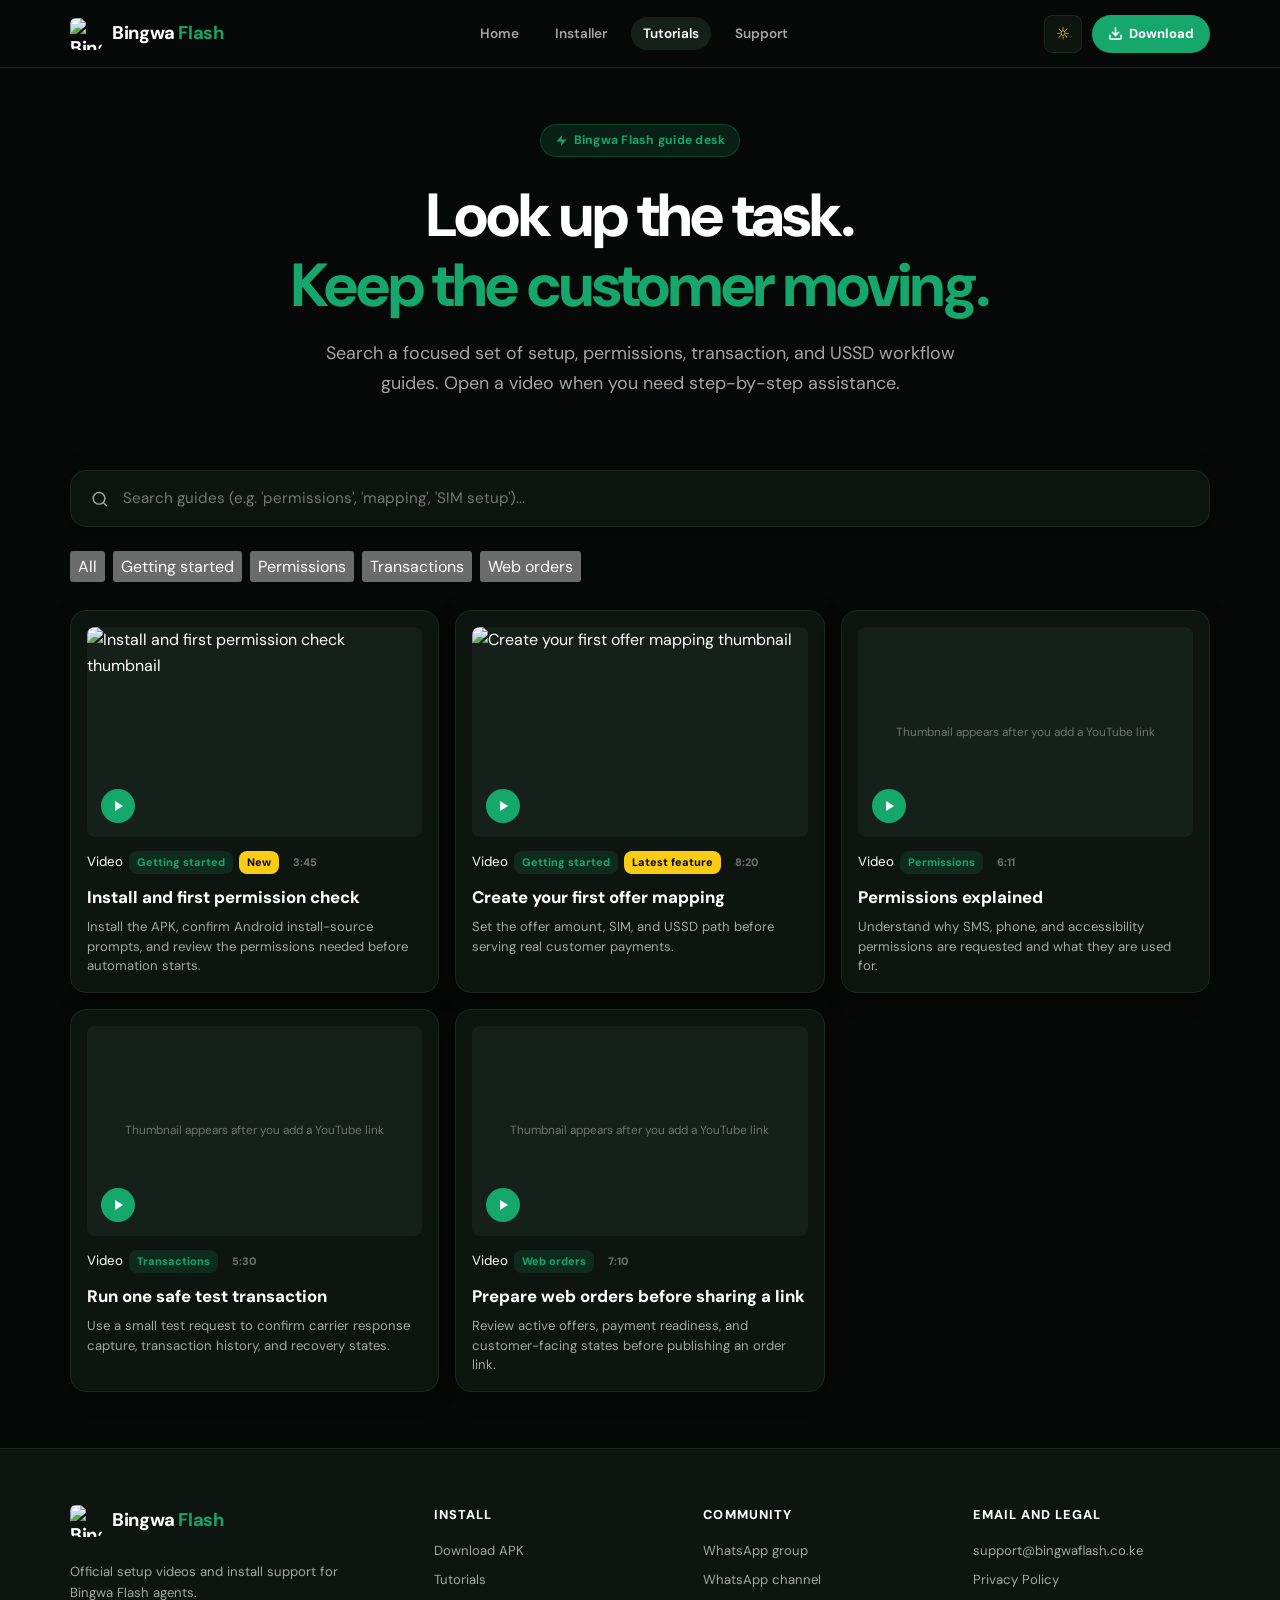
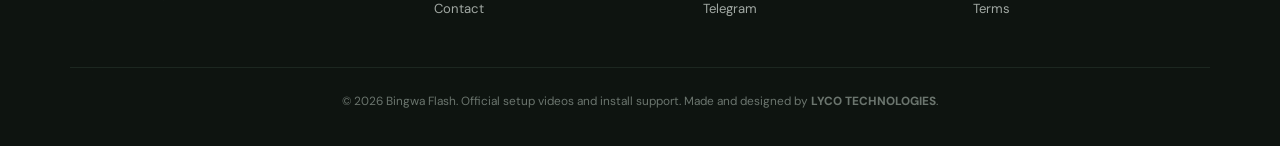
==== commit 59409757: "Add Lyco Technologies credit to download pages" ====
--- a/tutorials/index.html
+++ b/tutorials/index.html
@@ -106,7 +106,8 @@
         <a href="https://bingwaflash.co.ke/terms.html">Terms</a>
       </div>
     </div>
-    <div class="wrap footer-copy">© 2026 Bingwa Flash. Official setup videos and install support.</div>
+    <!-- Keep the brand-owner credit visible on the separate tutorials route as well. -->
+    <div class="wrap footer-copy">© 2026 Bingwa Flash. Official setup videos and install support. Made and designed by <a href="https://lycotechnologies.co.ke/" target="_blank" rel="noopener">LYCO TECHNOLOGIES</a>.</div>
   </footer>
 
   <script src="/tutorials.js"></script>
--- a/styles.css
+++ b/styles.css
@@ -1,6 +1,6 @@
 /*
  * Download site stylesheet for download.bingwaflash.co.ke
- * Clean, centered SaaS product installer layout matching the master design.
+ * Palette strictly uses Safaricom Green, Vivid Yellow/Gold, Pure Black, and Crisp White.
  */
 :root {
   --green: #15a76c;
@@ -14,45 +14,43 @@
   --radius-lg: 16px;
   --radius-xl: 20px;
   --pill: 999px;
-  --shadow: 0 4px 20px rgba(0, 0, 0, 0.25);
+  --shadow: 0 4px 20px rgba(0, 0, 0, 0.4);
   --transition: all 0.2s cubic-bezier(0.4, 0, 0.2, 1);
 }
 
 [data-theme="dark"] {
-  --page: #0b131e;               /* Deep rich navy-slate background */
-  --paper: #111d2c;              /* Card surface */
-  --paper-soft: #18283b;         /* Raised surface */
-  --paper-muted: #0d1724;        /* Input background */
-  --ink: #f8fafc;                /* Bright white text */
-  --muted: #94a3b8;              /* Secondary slate text */
-  --soft: #64748b;               /* Helper text */
-  --rule: #1e3046;               /* Crisp 1px border */
-  --rule-strong: #2a415e;        /* Higher contrast border */
-  --header: #0b131e;
+  --page: #060907;               /* Pure deep black tone */
+  --paper: #0e1410;              /* Card surface */
+  --paper-soft: #16201a;         /* Raised surface */
+  --paper-muted: #0a0e0b;        /* Input background */
+  --ink: #ffffff;                /* Bright white text */
+  --muted: #a1a8a3;              /* Secondary text */
+  --soft: #6b756e;               /* Helper text */
+  --rule: #1c2720;               /* Crisp 1px border */
+  --rule-strong: #27382d;        /* Higher contrast border */
+  --header: #060907;
   --selection: rgba(21, 167, 108, 0.15);
-  --badge-green: rgba(21, 167, 108, 0.15);
-  --badge-orange: rgba(245, 158, 11, 0.15);
-  --badge-purple: rgba(168, 85, 247, 0.15);
-  --badge-blue: rgba(59, 130, 246, 0.15);
+  --badge-green: rgba(21, 167, 108, 0.18);
+  --badge-yellow: rgba(250, 204, 21, 0.18);
+  --badge-neutral: rgba(255, 255, 255, 0.08);
   color-scheme: dark;
 }
 
 [data-theme="light"] {
-  --page: #f8fafc;               /* Clean light background */
-  --paper: #ffffff;              /* Pure white card surface */
-  --paper-soft: #f1f5f9;         /* Elevated surface */
-  --paper-muted: #f8fafc;        /* Input background */
-  --ink: #0f172a;                /* Dark text */
-  --muted: #475569;              /* Secondary slate text */
-  --soft: #94a3b8;               /* Helper text */
-  --rule: #e2e8f0;               /* Slate-200 border */
-  --rule-strong: #cbd5e1;        /* Field border */
+  --page: #ffffff;               /* Pure white light background */
+  --paper: #fbfcfb;              /* Clean white surface */
+  --paper-soft: #f2f4f2;         /* Elevated surface */
+  --paper-muted: #f7f9f7;        /* Input background */
+  --ink: #0a0e0b;                /* Dark text */
+  --muted: #4b554e;              /* Secondary text */
+  --soft: #8a948d;               /* Helper text */
+  --rule: #e2e6e3;               /* Clean border */
+  --rule-strong: #cbcfcc;        /* Field border */
   --header: #ffffff;
-  --selection: rgba(21, 167, 108, 0.08);
+  --selection: rgba(21, 167, 108, 0.1);
   --badge-green: #ecfdf5;
-  --badge-orange: #fffbeb;
-  --badge-purple: #faf5ff;
-  --badge-blue: #eff6ff;
+  --badge-yellow: #fefce8;
+  --badge-neutral: #f3f4f6;
   color-scheme: light;
 }
 
@@ -136,14 +134,14 @@
   place-items: center;
   border: 1px solid var(--rule);
   background: var(--paper);
-  color: var(--ink);
+  color: var(--yellow);
   border-radius: var(--radius-sm);
   cursor: pointer;
   transition: var(--transition);
 }
 .theme-toggle:hover, .menu-toggle:hover {
-  color: var(--green);
-  border-color: var(--green);
+  color: var(--yellow-strong);
+  border-color: var(--yellow);
 }
 .menu-toggle {
   display: none;
@@ -179,7 +177,7 @@
   gap: 6px;
   padding: 6px 14px;
   background: var(--selection);
-  border: 1px solid rgba(21, 167, 108, 0.25);
+  border: 1px solid rgba(21, 167, 108, 0.3);
   border-radius: var(--pill);
   font-size: 0.76rem;
   font-weight: 700;
@@ -293,7 +291,7 @@
 }
 .stat-col strong {
   display: block;
-  font-size: 1.25rem;
+  font-size: 1.2rem;
   font-weight: 800;
   color: var(--ink);
   letter-spacing: -0.02em;
@@ -343,9 +341,8 @@
 }
 .quick-card-icon svg { width: 20px; height: 20px; }
 .quick-card-icon.green { background: var(--badge-green); color: var(--green); }
-.quick-card-icon.orange { background: var(--badge-orange); color: #d97706; }
-.quick-card-icon.purple { background: var(--badge-purple); color: #9333ea; }
-.quick-card-icon.blue { background: var(--badge-blue); color: #2563eb; }
+.quick-card-icon.yellow { background: var(--badge-yellow); color: var(--yellow-strong); }
+.quick-card-icon.neutral { background: var(--badge-neutral); color: var(--ink); }
 
 .quick-card h3 {
   margin: 0 0 4px;
@@ -640,7 +637,7 @@
   font-weight: 800;
 }
 .tutorial-chip { background: var(--selection); color: var(--green); }
-.tutorial-label { background: var(--yellow); color: #0b131e; }
+.tutorial-label { background: var(--yellow); color: #060907; }
 .tutorial-duration { color: var(--soft); }
 
 .view-all-row {
@@ -700,7 +697,7 @@
   align-items: center;
   justify-content: center;
   padding: 20px;
-  background: rgba(11, 19, 30, 0.7);
+  background: rgba(6, 9, 7, 0.75);
   backdrop-filter: blur(8px);
   -webkit-backdrop-filter: blur(8px);
 }
@@ -780,6 +777,18 @@
   font-size: 0.74rem;
   color: var(--soft);
   text-align: center;
+}
+
+/* Parent-company credit uses the same footer contrast and interaction language as support links. */
+.footer-copy a {
+  color: inherit;
+  font-weight: 800;
+  text-underline-offset: 3px;
+}
+
+.footer-copy a:hover,
+.footer-copy a:focus-visible {
+  color: var(--green);
 }
 
 /* RESPONSIVENESS */
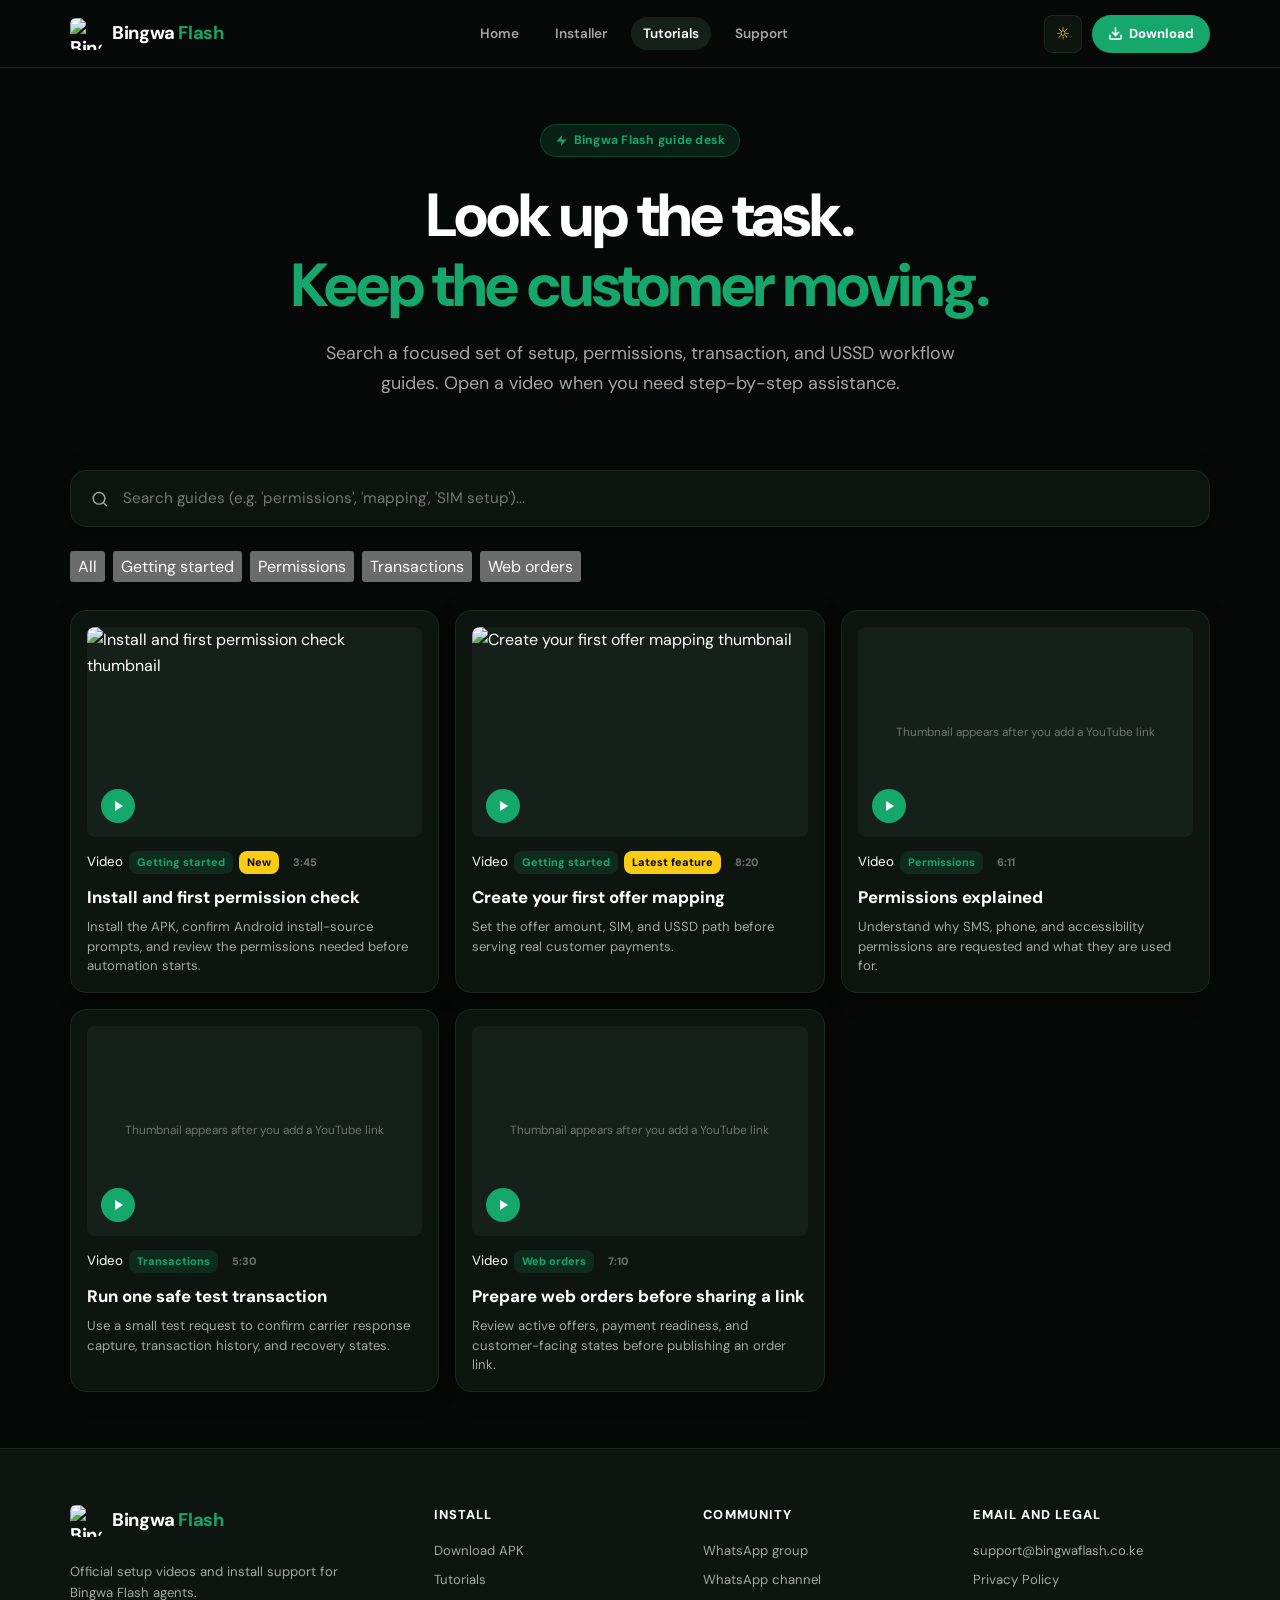
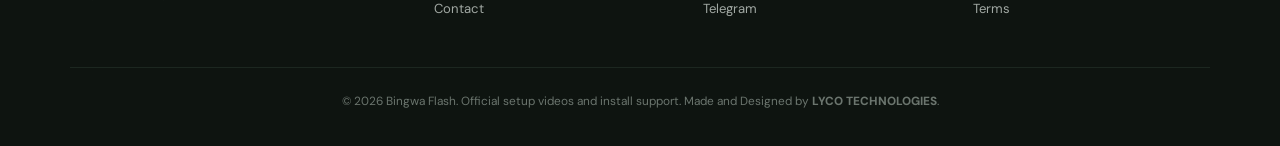
==== commit c906c512: "Use approved Lyco footer credit wording" ====
--- a/tutorials/index.html
+++ b/tutorials/index.html
@@ -107,7 +107,7 @@
       </div>
     </div>
     <!-- Keep the brand-owner credit visible on the separate tutorials route as well. -->
-    <div class="wrap footer-copy">© 2026 Bingwa Flash. Official setup videos and install support. Made and designed by <a href="https://lycotechnologies.co.ke/" target="_blank" rel="noopener">LYCO TECHNOLOGIES</a>.</div>
+    <div class="wrap footer-copy">© 2026 Bingwa Flash. Official setup videos and install support. Made and Designed by <a href="https://lycotechnologies.co.ke/" target="_blank" rel="noopener">LYCO TECHNOLOGIES</a>.</div>
   </footer>
 
   <script src="/tutorials.js"></script>
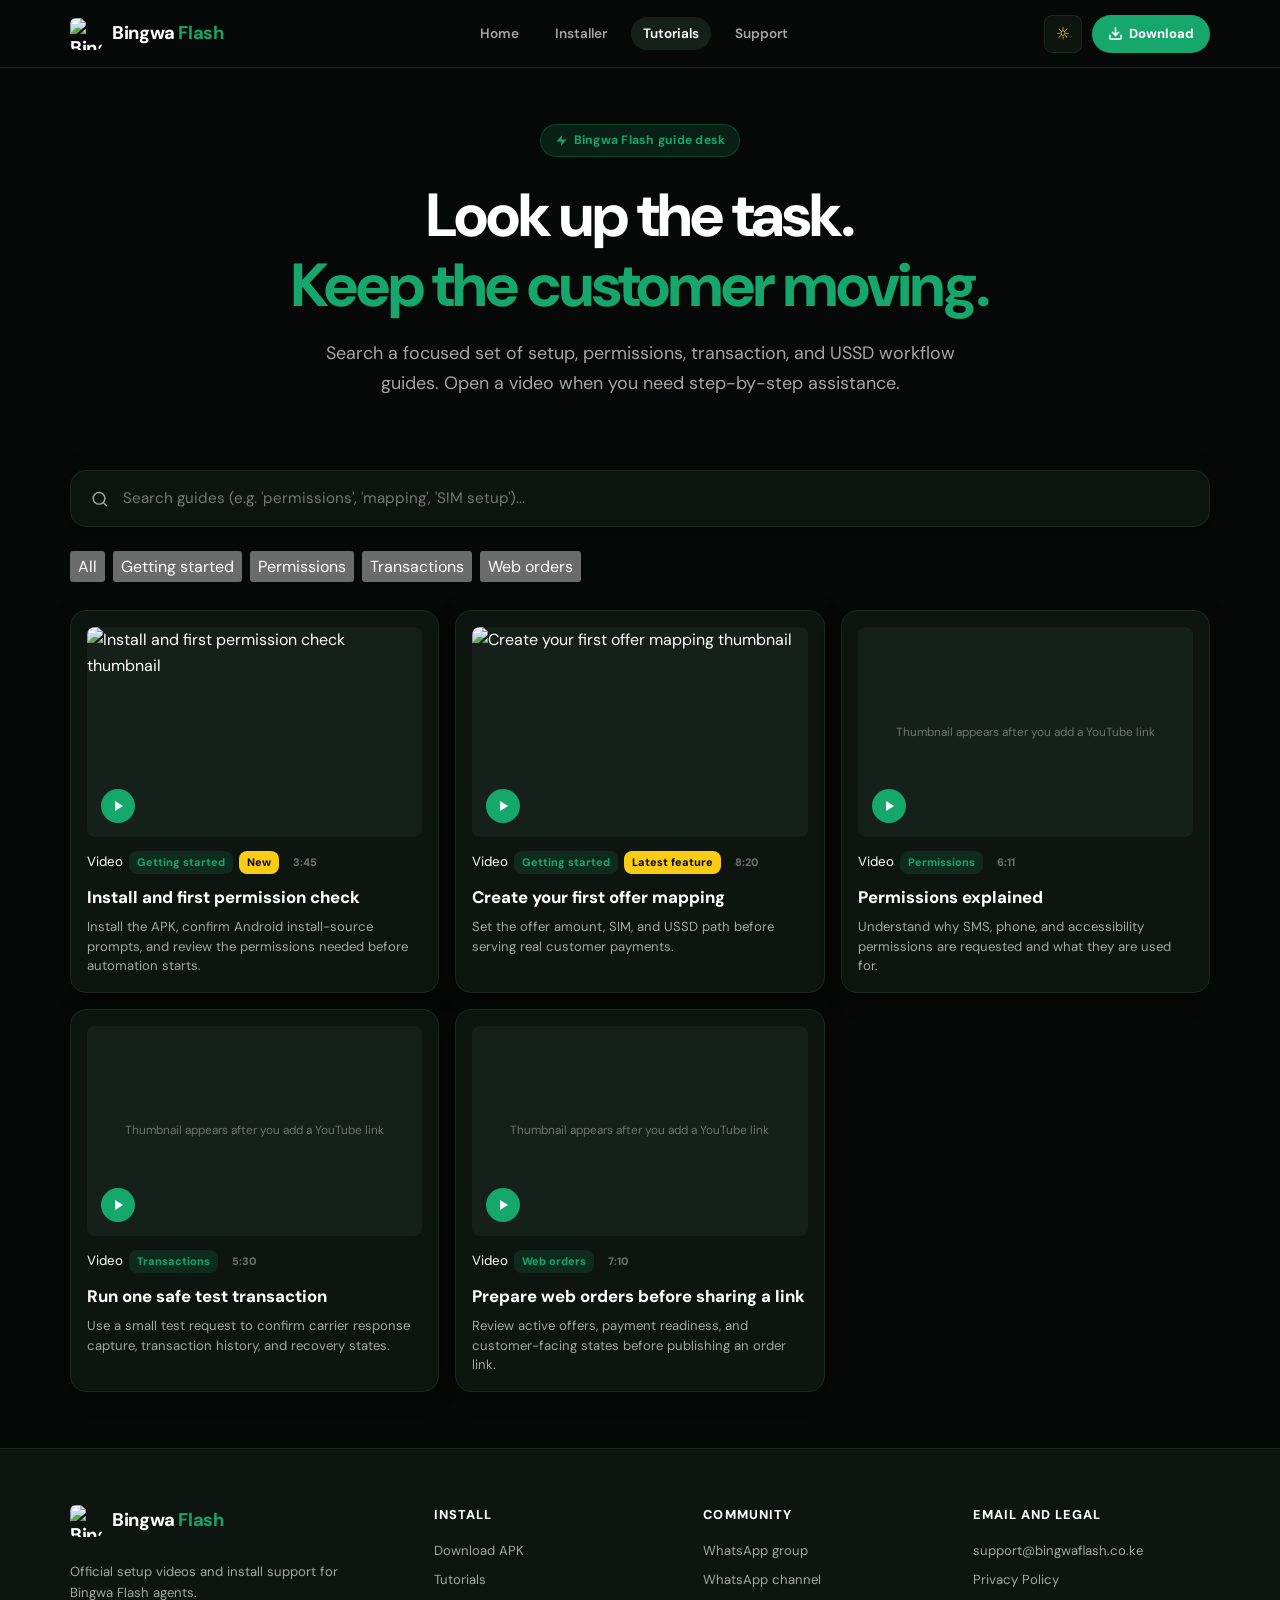
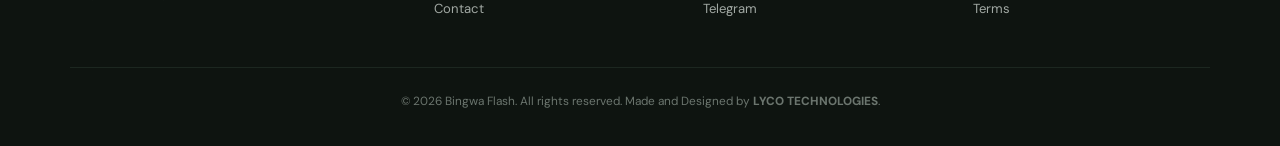
==== commit eb5421af: "Standardize Lyco credit on download pages" ====
--- a/tutorials/index.html
+++ b/tutorials/index.html
@@ -107,7 +107,8 @@
       </div>
     </div>
     <!-- Keep the brand-owner credit visible on the separate tutorials route as well. -->
-    <div class="wrap footer-copy">© 2026 Bingwa Flash. Official setup videos and install support. Made and Designed by <a href="https://lycotechnologies.co.ke/" target="_blank" rel="noopener">LYCO TECHNOLOGIES</a>.</div>
+    <!-- Keep the public parent-company credit identical across tutorial pages. -->
+    <div class="wrap footer-copy">© 2026 Bingwa Flash. All rights reserved. Made and Designed by <a href="https://lycotechnologies.co.ke/" target="_blank" rel="noopener">LYCO TECHNOLOGIES</a>.</div>
   </footer>
 
   <script src="/tutorials.js"></script>
